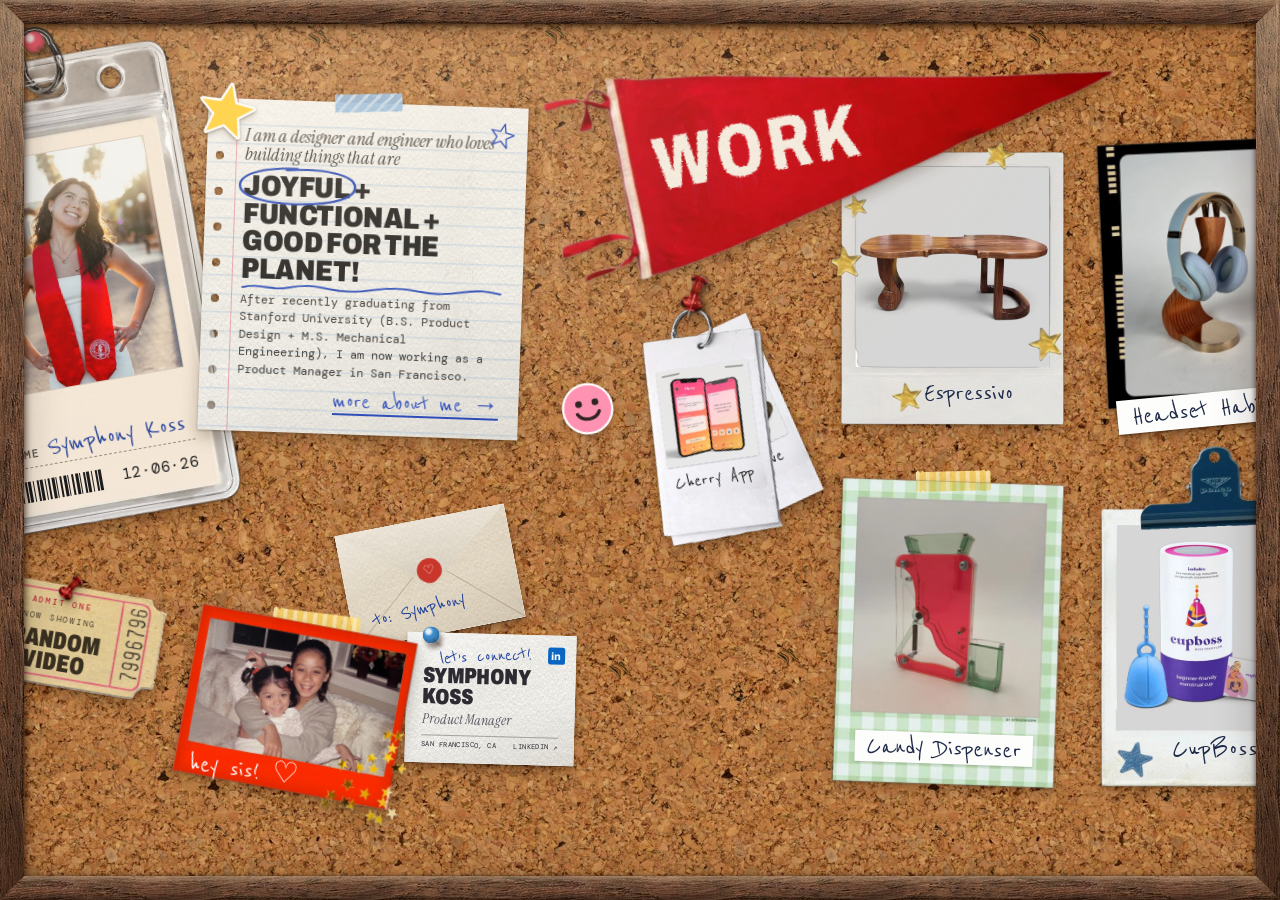
==== index.html @ 1a9c76c6 "Board: Cherry card photo zoomed out to show both phones; ticket says 'Random Video' Co-authored-by: " ====
<!doctype html>
<html lang="en">
<head>
  <meta charset="utf-8">
  <meta name="viewport" content="width=device-width, initial-scale=1">
  <title>Symphony Koss · Designer + Engineer</title>
  <meta name="description" content="Symphony Koss is a designer and engineer who loves building things that are joyful, functional and good for the planet. Take a look at my corkboard of projects.">
  <meta property="og:title" content="Symphony Koss · Designer + Engineer">
  <meta property="og:description" content="Take a peek at my corkboard of products and projects.">
  <meta property="og:image" content="assets/img/me.jpg">
  <link rel="icon" href="assets/favicon.svg" type="image/svg+xml">
  <link rel="preconnect" href="https://fonts.googleapis.com">
  <link rel="preconnect" href="https://fonts.gstatic.com" crossorigin>
  <link rel="stylesheet" href="https://fonts.googleapis.com/css2?family=Archivo:wdth,wght@62..125,400..900&family=Caveat:wght@500;700&family=DM+Mono:wght@400;500&family=Instrument+Serif:ital@0;1&family=Nunito:wght@400;600;800&family=Permanent+Marker&family=Reenie+Beanie&display=swap">
  <link rel="stylesheet" href="css/base.css">
  <link rel="stylesheet" href="css/board.css">
</head>
<body class="board">
  <h1 class="visually-hidden">Symphony Koss, designer and engineer</h1>
  <main class="stage" aria-label="Symphony's corkboard">

    <!-- about me -->
    <a class="item badge me" href="about/" style="--x: -7.5%; --y: -5.5%; --w: 22%; --r: -10deg; --s: 1.295;">
      <img class="badge__sleeve" src="assets/img/badge-sleeve.webp" width="512" height="946" alt="" aria-hidden="true">
      <span class="pin badge__pin" aria-hidden="true"></span>
      <span class="badge__card">
        <span class="badge__photo"><img src="assets/img/me.jpg" alt="Symphony in a white dress and red Stanford graduation stole, smiling under a sandstone arch"></span>
        <span class="badge__field"><b>Name</b><i>Symphony Koss</i></span>
        <span class="badge__foot" aria-hidden="true"><span class="badge__code"></span><span class="badge__date"></span></span>
      </span>
    </a>

    <a class="item notebook bio" href="about/" style="--x: 14.5%; --y: 5%; --w: 26%; --r: 2deg;">
      <span class="tape tape--top tape--blue"></span>
      <span class="notebook__paper">
        <span class="notebook__lead">I am a designer and engineer who loves building things that are</span>
        <span class="notebook__big"><span class="circled">joyful<svg viewBox="0 0 120 50" preserveAspectRatio="none" aria-hidden="true"><path d="M60 4C28 3 4 12 5 26s30 21 60 20 52-9 51-23S86 2 50 6"/></svg></span> + functional + <span class="squiggled">good for the planet!<svg viewBox="0 0 200 12" preserveAspectRatio="none" aria-hidden="true"><path d="M2 7c12-6 22 4 34-1s20-4 32 0 22 3 34-1 22-4 34 0 22 3 34-1 20-2 28 1"/></svg></span></span>
        <span class="notebook__body">After recently graduating from Stanford University (B.S. Product Design + M.S. Mechanical Engineering), I am now working as a Product Manager in San Francisco.</span>
        <span class="notebook__more">more about me →</span>
        <svg class="notebook__star" viewBox="0 0 40 40" aria-hidden="true"><path d="M20 3l4 12 13 1-10 8 4 13-11-8-11 8 4-13-10-8 13-1z"/></svg>
      </span>
    </a>

    <a class="item admit fun" href="projects/pesky-everyday-problems/" style="--x: -5.5%; --y: 67.5%; --w: 16.75%; --r: 9.5deg; --s: 1.048;">
      <span class="admit__main">
        <span class="admit__kicker">Admit one</span>
        <span class="admit__sub">Now showing</span>
        <span class="admit__title">Random<br>Video</span>
      </span>
      <img class="pushpin" src="assets/img/pin-red.webp" width="282" height="337" alt="" aria-hidden="true">
    </a>

    <a class="item letter envelope" href="mailto:symphykoss@gmail.com" style="--x: 26%; --y: 59%; --w: 14%; --r: -11deg; --s: 0.933;">
      <span class="letter__paper">
        <span class="letter__hi">say hi!</span>
        <span class="letter__addr">symphykoss@gmail.com</span>
      </span>
      <span class="letter__pocket">
        <svg class="letter__folds" viewBox="0 0 150 100" preserveAspectRatio="none" aria-hidden="true"><path d="M0 100L60 48M150 100L90 48"/></svg>
        <span class="letter__to">to: Symphony</span>
      </span>
      <span class="letter__flap" aria-hidden="true"><span class="letter__seal">♡</span></span>
    </a>

    <a class="item bizcard card" href="https://www.linkedin.com/in/symphony-koss-1a7867205/" target="_blank" rel="noopener" style="--x: 31%; --y: 74%; --w: 13.75%; --r: 1.5deg; --s: 1.019;">
      <span class="pin pin--top pin--blue"></span>
      <span class="bizcard__in" aria-hidden="true">in</span>
      <span class="bizcard__note" aria-hidden="true">let’s connect!</span>
      <span class="bizcard__name">Symphony Koss</span>
      <span class="bizcard__role">Product Manager</span>
      <span class="bizcard__meta"><span>San Francisco, CA</span><span>LinkedIn ↗</span></span>
    </a>

    <figure class="item sis" style="--x: 13%; --y: 72.5%; --w: 18.75%; --r: 10.5deg; --s: 1.294;">
      <span class="tape tape--top tape--yellow"></span>
      <img src="assets/img/sis.webp" width="1090" height="880" alt="Symphony as a little girl getting a big hug from her older sister on a cream sofa, in a red photo frame with gold stars">
      <figcaption class="sis__note">hey sis! ♡</figcaption>
    </figure>

    <span class="item sticker sticker--star" aria-hidden="true" style="--x: 14%; --y: 2%; --w: 5%; --r: 12deg;"><svg viewBox="0 0 40 40"><path d="M20 3l4.6 11.6 12.4.8-9.6 7.9 3.1 12.1L20 28.7 9.5 35.4l3.1-12.1L3 15.4l12.4-.8z"/></svg></span>
    <span class="item sticker sticker--smile" aria-hidden="true" style="--x: 43.5%; --y: 41%; --w: 4.5%; --r: -10deg;"><svg viewBox="0 0 40 40"><circle cx="20" cy="20" r="17"/><circle class="f" cx="14" cy="16" r="2.4"/><circle class="f" cx="26" cy="16" r="2.4"/><path class="m" d="M12 23c3 6 13 6 16 0"/></svg></span>

    <!-- projects -->
    <h2 class="item pennant projects-title" aria-label="Work" style="--x: 42%; --y: -4.5%; --w: 47%; --r: -13deg; --s: 2.137; --z: 15;">
      <img class="pennant__img" src="assets/img/pennant.webp" width="668" height="235" alt="" aria-hidden="true">
      <span class="pennant__text" aria-hidden="true">WORK</span>
      <svg width="0" height="0" style="position:absolute" aria-hidden="true">
        <filter id="felt" x="-5%" y="-10%" width="110%" height="120%">
          <feTurbulence type="fractalNoise" baseFrequency=".8" numOctaves="3" seed="4" result="fuzz"/>
          <feDisplacementMap in="SourceGraphic" in2="fuzz" scale="3.5" xChannelSelector="R" yChannelSelector="G" result="rough"/>
          <feGaussianBlur in="rough" stdDeviation=".35" result="soft"/>
          <feTurbulence type="fractalNoise" baseFrequency="1.6" numOctaves="2" seed="9" result="grain"/>
          <feColorMatrix in="grain" type="matrix" values=".33 .33 .33 0 .55  .33 .33 .33 0 .55  .33 .33 .33 0 .55  0 0 0 0 1" result="tone"/>
          <feComposite in="soft" in2="tone" operator="arithmetic" k1="1" result="felted"/>
          <feComposite in="felted" in2="soft" operator="in"/>
        </filter>
      </svg>
    </h2>

    <a class="item framed framed--film product" href="projects/headset-habitat/" style="--x: 87.5%; --y: 4%; --w: 17.25%; --r: -2.5deg; --s: 1.121;">
      <img src="assets/img/frame-headset-habitat.webp" width="506" height="736" alt="Headset Habitat: headphones resting on a bronze and cherry-wood stand">
      <span class="caption">Headset Habitat</span>
    </a>

    <a class="item framed framed--plaid product" href="projects/candy-dispenser/" style="--x: 66%; --y: 54%; --w: 18%; --r: 2deg; --s: 1.108;">
      <span class="tape tape--top tape--yellow"></span>
      <img src="assets/img/frame-candy-dispenser.webp" width="590" height="810" alt="Candy Dispenser: a pink and green translucent acrylic candy dispenser">
      <span class="caption">Candy Dispenser</span>
    </a>

    <a class="item framed framed--clip product" href="projects/cupboss/" style="--x: 87.5%; --y: 49.5%; --w: 18.5%; --r: 0deg; --s: 1.173;">
      <img src="assets/img/frame-cupboss.webp" width="524" height="784" alt="CupBoss: a blue menstrual cup next to its purple and white CupBoss packaging">
      <span class="caption">CupBoss</span>
    </a>

    <a class="item framed framed--star product" href="projects/espressivo/" style="--x: 65.5%; --y: 10%; --w: 19%; --r: 0deg; --s: 1.139; --z: 0;">
      <img src="assets/img/frame-espressivo.webp" width="627" height="758" alt="Espressivo: a sculpted wooden table with scrolled legs">
      <span class="caption">Espressivo</span>
    </a>

    <!-- more projects: a swatch book; Cherry on the front card, Spatulove fans out from behind -->
    <div class="item swatch" style="--x: 49.5%; --y: 31.5%; --w: 12.25%; --r: -16.5deg; --s: 0.845;">
      <a class="swatch__card swatch__card--1" href="projects/spatulove/"><img src="assets/img/clip-spatulove.webp" width="540" height="520" alt="Spatulove: an ergonomic spatula with a titanium and rubber handle"><span class="swatch__label">Spatulove</span></a>
      <img class="swatch__book" src="assets/img/swatch-book.webp" width="456" height="712" alt="" aria-hidden="true">
      <a class="swatch__card swatch__front" href="projects/cherry/"><img src="assets/img/clip-cherry.webp" width="540" height="520" alt="Cherry app shown on two phones"><span class="swatch__label">Cherry App</span></a>
      <img class="pushpin pushpin--ring" src="assets/img/pin-red.webp" width="282" height="337" alt="" aria-hidden="true">
    </div>
  </main>

  <div class="board-light" aria-hidden="true"></div>
  <div class="frame" aria-hidden="true"><i class="frame__t"></i><i class="frame__r"></i><i class="frame__b"></i><i class="frame__l"></i></div>

  <script src="js/board.js" defer></script>
</body>
</html>
---- css/base.css ----
/* Shared styles: fonts, colors, and the little "stationery" pieces
   (pushpins, washi tape, polaroids, sticky notes) used on every page. */

:root {
  --ink: #2d2a32;
  --ink-soft: #5b5561;
  --paper: #fffdf6;
  --sticky-yellow: #ffe98a;
  --sticky-pink: #ffc1d4;
  --sticky-blue: #bfe3f2;
  --cherry: #e0475b;
  --shadow: 0 1px 1px rgba(40, 22, 8, .35), 0 3px 5px rgba(40, 22, 8, .22), 1px 10px 16px -4px rgba(40, 22, 8, .35);
  --shadow-lifted: 0 4px 6px rgba(40, 22, 8, .3), 0 22px 38px rgba(40, 22, 8, .38);
  --hand: "Caveat", "Segoe Print", "Bradley Hand", cursive;
  --marker: "Permanent Marker", "Marker Felt", cursive;
  --type: "Special Elite", "Courier New", monospace;
  --body: "Nunito", system-ui, -apple-system, "Segoe UI", sans-serif;
  /* corkboard type: heavy grotesk + editorial serif + mono + ballpoint */
  --grotesk: "Archivo", "Helvetica Neue", Arial, sans-serif;
  --serif: "Instrument Serif", Georgia, serif;
  --mono: "DM Mono", ui-monospace, Menlo, monospace;
  --pen: "Reenie Beanie", "Bradley Hand", cursive;
}

*,
*::before,
*::after { box-sizing: border-box; }

html { -webkit-text-size-adjust: 100%; }

body {
  margin: 0;
  color: var(--ink);
  font-family: var(--body);
  line-height: 1.6;
}

img, video { display: block; max-width: 100%; }

a { color: inherit; }

:focus-visible {
  outline: 3px dashed var(--cherry);
  outline-offset: 6px;
}

.visually-hidden {
  position: absolute !important;
  width: 1px; height: 1px;
  overflow: hidden;
  clip: rect(0 0 0 0);
  white-space: nowrap;
}

.cork {
  background:
    radial-gradient(ellipse at 30% 10%, rgba(255, 236, 205, .18), transparent 60%),
    radial-gradient(ellipse at 80% 95%, rgba(60, 32, 10, .25), transparent 55%),
    #b98a55 url("../assets/textures/cork.jpg") 0 0 / 720px 720px repeat;
  background-attachment: fixed;
}

/* ---------- pushpin ---------- */
.pin {
  --pin: #e0475b;
  position: absolute;
  z-index: 3;
  width: 1.35em;
  height: 1.35em;
  border-radius: 50%;
  background:
    radial-gradient(circle at 34% 30%, rgba(255, 255, 255, .85) 0 12%, transparent 30%),
    radial-gradient(circle at 50% 50%, var(--pin) 0 58%, color-mix(in srgb, var(--pin) 70%, black) 100%);
  box-shadow:
    inset -2px -3px 4px rgba(0, 0, 0, .25),
    3px 5px 4px rgba(40, 20, 5, .45);
  pointer-events: none;
}
.pin::after {
  /* the metal needle's shadow on the board */
  content: "";
  position: absolute;
  left: 60%; top: 70%;
  width: .9em; height: .16em;
  background: rgba(40, 20, 5, .35);
  border-radius: 2px;
  transform: rotate(35deg);
  transform-origin: left center;
  filter: blur(1px);
  z-index: -1;
}
.pin--top { top: -.45em; left: 50%; margin-left: -.675em; }
.pin--blue { --pin: #3e8ed0; }
.pin--yellow { --pin: #f4c02f; }
.pin--green { --pin: #4fae6a; }
.pin--purple { --pin: #8b64d6; }

/* ---------- washi tape ---------- */
.tape {
  --tape: rgba(255, 176, 196, .82);
  --tape-pattern: repeating-linear-gradient(45deg, rgba(255, 255, 255, .35) 0 6px, transparent 6px 12px);
  position: absolute;
  z-index: 3;
  width: 5.5em;
  height: 1.6em;
  background: var(--tape-pattern), var(--tape);
  box-shadow: 0 1px 2px rgba(0, 0, 0, .18);
  /* ragged, torn ends */
  clip-path: polygon(
    0 8%, 3% 0, 6% 10%, 9% 2%, 12% 6%, 88% 4%, 91% 0, 94% 9%, 97% 2%, 100% 10%,
    100% 90%, 97% 100%, 94% 92%, 91% 100%, 88% 95%, 12% 97%, 9% 91%, 6% 100%, 3% 93%, 0 100%);
  pointer-events: none;
  mix-blend-mode: multiply;
}
.tape--top { top: -.8em; left: 50%; transform: translateX(-50%) rotate(-3deg); }
.tape--tl { top: -.35em; left: -1.6em; transform: rotate(-38deg); width: 4.6em; }
.tape--br { bottom: -.35em; right: -1.6em; transform: rotate(-38deg); width: 4.6em; }
.tape--mint {
  --tape: rgba(158, 222, 196, .85);
  --tape-pattern: radial-gradient(circle, rgba(255, 255, 255, .6) 0 2px, transparent 2.5px) 0 0 / 10px 10px;
}
.tape--yellow {
  --tape: rgba(255, 219, 110, .85);
  --tape-pattern: repeating-linear-gradient(90deg, rgba(255, 255, 255, .4) 0 4px, transparent 4px 10px);
}
.tape--blue {
  --tape: rgba(150, 196, 240, .85);
  --tape-pattern: repeating-linear-gradient(-45deg, rgba(255, 255, 255, .45) 0 3px, transparent 3px 9px);
}
.tape--plaid {
  --tape: rgba(235, 150, 150, .8);
  --tape-pattern:
    repeating-linear-gradient(90deg, rgba(255, 255, 255, .35) 0 3px, transparent 3px 12px),
    repeating-linear-gradient(0deg, rgba(160, 40, 60, .25) 0 3px, transparent 3px 12px);
}

/* ---------- polaroid ---------- */
.polaroid {
  background: #fdfdfb;
  padding: .9em .9em 0;
  box-shadow: var(--shadow);
}
.polaroid img {
  width: 100%;
  aspect-ratio: 1 / 1.05;
  object-fit: cover;
  filter: saturate(1.05) contrast(1.02);
}
.polaroid figcaption,
.polaroid .caption {
  font-family: var(--hand);
  font-size: 1.5em;
  line-height: 1.1;
  text-align: center;
  padding: .45em .2em .55em;
  color: var(--ink);
}

/* ---------- glossy photo print ---------- */
.print {
  background: #fff;
  padding: .7em;
  box-shadow: var(--shadow);
}
.print img { width: 100%; object-fit: cover; }
.print::after {
  content: "";
  position: absolute;
  inset: .7em;
  background: linear-gradient(125deg, rgba(255, 255, 255, .35) 0%, transparent 35%, transparent 70%, rgba(255, 255, 255, .12) 100%);
  pointer-events: none;
}

/* ---------- sticky note ---------- */
.sticky {
  --note: var(--sticky-yellow);
  background:
    linear-gradient(180deg, rgba(0, 0, 0, .06), transparent 12%),
    linear-gradient(135deg, transparent 75%, rgba(0, 0, 0, .05)),
    var(--note);
  font-family: var(--hand);
  color: #2e2a24;
  padding: 1.2em 1.1em 1.1em;
  box-shadow: 0 2px 3px rgba(40, 22, 8, .25), 0 14px 18px -8px rgba(40, 22, 8, .45);
}
.sticky--pink { --note: var(--sticky-pink); }
.sticky--blue { --note: var(--sticky-blue); }

/* soft cross-fade between pages (browsers that support it) */
@view-transition { navigation: auto; }
::view-transition-old(root),
::view-transition-new(root) { animation-duration: .45s; animation-timing-function: ease; }
@media (prefers-reduced-motion: reduce) {
  @view-transition { navigation: none; }
}

@media (prefers-reduced-motion: reduce) {
  *, *::before, *::after {
    animation-duration: .01ms !important;
    animation-iteration-count: 1 !important;
    transition-duration: .01ms !important;
  }
}

/* ---------- ballpoint marks: a circled word, a squiggle underline ---------- */
.circled, .squiggled { position: relative; display: inline-block; }
.circled svg, .squiggled svg {
  position: absolute;
  overflow: visible;
  fill: none;
  stroke: #2446b8;
  stroke-linecap: round;
  stroke-linejoin: round;
  pointer-events: none;
}
.circled svg { inset: -.28em -.3em -.22em -.32em; width: calc(100% + .62em); height: calc(100% + .5em); stroke-width: 2.4; }
.squiggled svg { left: 0; right: 0; bottom: -.28em; width: 100%; height: .3em; stroke-width: 2.6; }
---- css/board.css ----
/* The corkboard landing page. */

html, body { height: 100%; }

.board {
  --frame-w: clamp(14px, 1.9vw, 28px);
  overflow: hidden;
  display: grid;
  place-items: center;
  background: #b98a55 url("../assets/textures/cork.jpg") center / 720px 720px repeat;
}

.stage {
  position: relative;
  width: min(100vw - var(--frame-w) * 2, (100vh - var(--frame-w) * 2) * 1.6);
  width: min(100vw - var(--frame-w) * 2, (100dvh - var(--frame-w) * 2) * 1.6);
  aspect-ratio: 16 / 10;
  container-type: inline-size;
}

/* warm room light + the cork sitting recessed under the frame */
.board-light {
  position: fixed;
  inset: var(--frame-w);
  z-index: 40;
  pointer-events: none;
  background:
    radial-gradient(120% 90% at 22% 8%, rgba(255, 236, 205, .22), transparent 55%),
    radial-gradient(140% 120% at 50% 45%, transparent 55%, rgba(45, 24, 8, .38) 100%);
  box-shadow:
    inset 0 5px 7px -2px rgba(30, 14, 3, .65),
    inset 5px 0 7px -3px rgba(30, 14, 3, .45),
    inset -3px 0 6px -3px rgba(30, 14, 3, .4),
    inset 0 -2px 5px -2px rgba(30, 14, 3, .35),
    inset 0 0 40px rgba(30, 14, 3, .25);
}

/* wooden frame with mitred corners */
.frame { position: fixed; inset: 0; z-index: 41; pointer-events: none; }
.frame i {
  position: absolute;
  --bevel: linear-gradient(180deg, rgba(255, 230, 190, .35), rgba(255, 230, 190, .05) 30%, rgba(0, 0, 0, .05) 70%, rgba(20, 8, 0, .45));
}
.frame__t, .frame__b {
  left: 0; right: 0;
  height: var(--frame-w);
  background: var(--bevel), url("../assets/textures/wood-h.jpg") 0 0 / 512px auto;
}
.frame__t { top: 0; clip-path: polygon(0 0, 100% 0, calc(100% - var(--frame-w)) 100%, var(--frame-w) 100%); }
.frame__b {
  bottom: 0;
  clip-path: polygon(var(--frame-w) 0, calc(100% - var(--frame-w)) 0, 100% 100%, 0 100%);
  --bevel: linear-gradient(0deg, rgba(20, 8, 0, .5), rgba(0, 0, 0, .08) 35%, rgba(255, 230, 190, .1) 75%, rgba(255, 230, 190, .3));
}
.frame__l, .frame__r {
  top: 0; bottom: 0;
  width: var(--frame-w);
  background: var(--bevel), url("../assets/textures/wood-v.jpg") 0 0 / auto 512px;
}
.frame__l {
  left: 0;
  clip-path: polygon(0 0, 100% var(--frame-w), 100% calc(100% - var(--frame-w)), 0 100%);
  --bevel: linear-gradient(90deg, rgba(255, 230, 190, .3), rgba(255, 230, 190, .05) 30%, rgba(0, 0, 0, .06) 70%, rgba(20, 8, 0, .45));
}
.frame__r {
  right: 0;
  clip-path: polygon(0 var(--frame-w), 100% 0, 100% 100%, 0 calc(100% - var(--frame-w)));
  --bevel: linear-gradient(270deg, rgba(20, 8, 0, .5), rgba(0, 0, 0, .08) 35%, rgba(255, 230, 190, .08) 75%, rgba(255, 230, 190, .28));
}

/* ---------- every pinned thing ---------- */
.item {
  --x: 0%;
  --y: 0%;
  --w: auto;
  --r: 0deg;
  position: absolute;
  z-index: var(--z, auto);
  left: var(--x);
  top: var(--y);
  width: var(--w);
  margin: 0;
  font-size: calc(1cqw * var(--s, 1));
  text-decoration: none;
  color: var(--ink);
  transform: rotate(var(--r));
  transition:
    transform .35s cubic-bezier(.34, 1.56, .64, 1),
    box-shadow .35s ease,
    filter .35s ease;
  -webkit-tap-highlight-color: transparent;
}

a.item { cursor: pointer; }

a.item:hover,
a.item:focus-visible {
  z-index: 20;
  transform: rotate(calc(var(--r) * .35)) translateY(-1.5%) scale(1.07);
}
a.item:hover:not(.cutout):not(.badge):not(.notebook):not(.admit):not(.framed):not(.swatch),
a.item:focus-visible:not(.cutout):not(.framed):not(.swatch) { box-shadow: var(--shadow-lifted); }

.item.is-pressed {
  animation: wiggle .32s ease-in-out;
}
@keyframes wiggle {
  0%   { transform: rotate(calc(var(--r) * .35)) scale(1.07); }
  30%  { transform: rotate(calc(var(--r) * .35 - 3deg)) scale(.97); }
  60%  { transform: rotate(calc(var(--r) * .35 + 2deg)) scale(1.1); }
  100% { transform: rotate(0deg) scale(1.12); }
}

/* ---------- ID badge in a clear sleeve ---------- */
.badge { filter: drop-shadow(0 1px 1px rgba(40, 22, 8, .3)) drop-shadow(0 8px 9px rgba(40, 22, 8, .3)); }
a.item.badge:hover { box-shadow: none; filter: drop-shadow(0 3px 3px rgba(40, 22, 8, .3)) drop-shadow(0 20px 20px rgba(40, 22, 8, .35)); }
.badge { aspect-ratio: 512 / 946; }
.badge__sleeve { position: absolute; inset: 0; width: 100%; height: 100%; }
.badge__pin { top: .35em; left: 52.6%; margin-left: -.675em; z-index: 3; }
.badge__card {
  position: absolute;
  inset: 22.6% 8.8% 3.9% 11.5%;
  display: flex;
  flex-direction: column;
  padding: .75em .9em .7em;
  color: #1b1b1b;
}
.badge__photo {
  display: block;
  overflow: hidden;
  width: 100%;
  align-self: center;
  aspect-ratio: 4 / 5;
  margin: .2em 0 0;
  box-shadow: 0 0 0 1px rgba(0, 0, 0, .12);
}
/* same crop as the original polaroid: zoomed a little, bottom edge anchored */
.badge__photo img { width: 100%; height: 100%; object-fit: cover; object-position: 50% 30%; transform: scale(1.35); transform-origin: 50% 100%; }
.badge__field {
  display: flex;
  align-items: baseline;
  gap: .5em;
  border-bottom: 1px dashed rgba(0, 0, 0, .4);
  margin-top: auto;
  padding: .1em 0 .05em;
}
.badge__field b {
  flex: none;
  font-family: var(--mono);
  font-weight: 500;
  font-size: .68em;
  letter-spacing: .08em;
  text-transform: uppercase;
  color: #4a4540;
}
.badge__field i {
  font-family: var(--pen);
  font-style: normal;
  font-size: 1.9em;
  line-height: 1.05;
  color: #1f3f9a;
  white-space: nowrap;
}
.badge__foot { display: flex; gap: .5em; justify-content: space-between; align-items: flex-end; margin-top: .6em; }
.badge__code {
  height: 1.3em;
  width: 48%;
  background: repeating-linear-gradient(90deg, #1b1b1b 0 .12em, transparent .12em .22em, #1b1b1b .22em .42em, transparent .42em .5em, #1b1b1b .5em .56em, transparent .56em .74em);
}
.badge__date { font-family: var(--mono); font-size: .95em; letter-spacing: .05em; }

/* ---------- notebook paper bio ---------- */
.notebook { filter: drop-shadow(0 1px 1px rgba(40, 22, 8, .3)) drop-shadow(0 7px 8px rgba(40, 22, 8, .3)); }
a.item.notebook:hover { box-shadow: none; filter: drop-shadow(0 3px 3px rgba(40, 22, 8, .3)) drop-shadow(0 20px 20px rgba(40, 22, 8, .35)); }
.notebook .tape--top { z-index: 4; }
.notebook__paper {
  position: relative;
  display: flex;
  flex-direction: column;
  gap: .7em;
  padding: 2.2em 1.6em 1.5em 3.1em;
  color: #1c1c1c;
  background:
    linear-gradient(90deg, transparent 2.35em, rgba(224, 71, 91, .45) 2.35em calc(2.35em + 1px), transparent calc(2.35em + 1px)),
    repeating-linear-gradient(transparent 0 1.45em, rgba(96, 150, 205, .32) 1.45em calc(1.45em + 1px)) 0 .6em,
    var(--light), var(--grain), #fdfcf7;
  background-blend-mode: normal, normal, normal, multiply, normal;
  /* ring-binder holes down the left edge */
  -webkit-mask: radial-gradient(circle at 1.05em 50%, transparent .33em, #000 .36em) 0 .3em / 100% 2.9em;
  mask: radial-gradient(circle at 1.05em 50%, transparent .33em, #000 .36em) 0 .3em / 100% 2.9em;
}
.notebook__lead {
  font-family: var(--serif);
  font-style: italic;
  font-size: 1.45em;
  line-height: 1.05;
  color: #3b3632;
}
.notebook__big {
  font-family: var(--grotesk);
  font-weight: 900;
  font-stretch: 85%;
  font-size: 2.35em;
  line-height: .95;
  letter-spacing: -.015em;
  text-transform: uppercase;
}
.notebook__body {
  font-family: var(--mono);
  font-size: .95em;
  line-height: 1.5;
  color: #3a3531;
}
.notebook__more {
  align-self: flex-end;
  font-family: var(--pen);
  font-size: 2.1em;
  line-height: .9;
  color: #2446b8;
  border-bottom: 2px solid currentColor;
}
.notebook__star {
  position: absolute;
  right: 1em;
  top: 1.1em;
  width: 2.2em;
  fill: none;
  stroke: #2446b8;
  stroke-width: 2;
  stroke-linejoin: round;
  transform: rotate(14deg);
}

/* ---------- vintage movie ticket: random projects ---------- */
.admit {
  display: block;
  aspect-ratio: 1200 / 597;
  background: url("../assets/img/ticket.webp") center / 100% 100% no-repeat;
  color: #2b2622;
  filter: drop-shadow(0 1px 1px rgba(40, 22, 8, .35)) drop-shadow(0 7px 7px rgba(40, 22, 8, .3));
}
a.item.admit:hover { box-shadow: none; }
/* the blank panel between the two printed numbers */
.admit__main {
  position: absolute;
  inset: 10% 22% 10% 20%;
  display: flex;
  flex-direction: column;
  align-items: center;
  justify-content: center;
  text-align: center;
  mix-blend-mode: multiply;
}
.admit__kicker, .admit__sub {
  font-family: var(--mono);
  font-size: .62em;
  letter-spacing: .22em;
  text-transform: uppercase;
  white-space: nowrap;
}
.admit__kicker { color: #d6336c; font-weight: 500; }
.admit__sub { margin-top: .5em; opacity: .8; }
.admit__title {
  margin-top: .15em;
  font-family: var(--grotesk);
  font-weight: 900;
  font-stretch: 70%;
  font-size: 1.9em;
  line-height: .9;
  text-transform: uppercase;
  opacity: .9;
}

/* ---------- sealed envelope (email): opens on hover ---------- */
.letter {
  --env: #efe4cf;
  --open: .35s;
  display: block;
  aspect-ratio: 1.5 / 1;
  background: linear-gradient(rgba(0, 0, 0, .12), rgba(0, 0, 0, .04)), var(--grain), var(--env);
  background-blend-mode: normal, multiply, normal;
  /* box-shadow, not a filter: Safari clips a filtered element's 3D children */
  box-shadow: var(--shadow);
}
.letter__paper {
  position: absolute;
  z-index: 1;
  top: 6%;
  left: 7%;
  right: 7%;
  height: 88%;
  display: flex;
  flex-direction: column;
  padding: .8em 1em;
  background:
    repeating-linear-gradient(transparent 0 1.3em, rgba(96, 150, 205, .28) 1.3em calc(1.3em + 1px)) 0 .5em,
    var(--light), var(--grain), #fdfcf7;
  background-blend-mode: normal, normal, multiply, normal;
  box-shadow: 0 -1px 3px rgba(0, 0, 0, .12);
  /* closing: slide back in first, then the flap folds down */
  transition: transform .3s ease;
}
.letter__hi {
  font-family: var(--serif);
  font-style: italic;
  font-size: 2.3em;
  line-height: 1;
}
.letter__addr {
  font-family: var(--pen);
  font-size: 1.45em;
  line-height: 1.1;
  color: #1f3f9a;
}
.letter__pocket {
  position: absolute;
  z-index: 2;
  inset: 0;
  background: var(--light), var(--grain), var(--env);
  background-blend-mode: normal, multiply, normal;
}
.letter__folds {
  position: absolute;
  inset: 0;
  width: 100%;
  height: 100%;
  fill: none;
  stroke: rgba(90, 60, 30, .25);
}
.letter__folds path { vector-effect: non-scaling-stroke; }
.letter__to {
  position: absolute;
  left: 1em;
  bottom: .7em;
  font-family: var(--pen);
  font-size: 2em;
  line-height: 1;
  color: #1f3f9a;
  transform: rotate(-3deg);
}
.letter__flap {
  position: absolute;
  z-index: 3;
  top: 0;
  left: 0;
  width: 100%;
  height: 58%;
  background: linear-gradient(rgba(255, 255, 255, .25), rgba(0, 0, 0, .06)), var(--grain), #f3e9d6;
  background-blend-mode: normal, multiply, normal;
  clip-path: polygon(0 0, 100% 0, 50% 100%);
  transform-origin: 50% 0;
  transform: perspective(30em) rotateX(0deg);
  transition: transform var(--open) ease .25s, z-index 0s calc(.25s + var(--open) / 2);
}
.letter__seal {
  position: absolute;
  left: 50%;
  bottom: 4%;
  display: grid;
  place-items: center;
  width: 2em;
  height: 2em;
  margin-left: -1em;
  border-radius: 50%;
  background: #c9372c;
  color: #fde7dc;
  font-size: 1.1em;
  transition: opacity 0s calc(.25s + var(--open) / 2);
}
/* opening: flap flips up behind the letter, then the letter slides out */
.letter:hover .letter__flap,
.letter:focus-visible .letter__flap {
  z-index: 0;
  transform: perspective(30em) rotateX(180deg);
  transition: transform var(--open) ease, z-index 0s calc(var(--open) / 2);
}
.letter:hover .letter__seal,
.letter:focus-visible .letter__seal { opacity: 0; transition-delay: calc(var(--open) / 2); }
.letter:hover .letter__paper,
.letter:focus-visible .letter__paper {
  transform: translateY(-58%);
  transition: transform .45s cubic-bezier(.34, 1.3, .64, 1) .25s;
}

/* ---------- business card (LinkedIn) ---------- */
.bizcard {
  display: flex;
  flex-direction: column;
  aspect-ratio: 1.75 / 1;
  padding: 1.3em 1.3em 1em;
  background: var(--light), var(--grain), #fbfaf5;
  background-blend-mode: normal, multiply, normal;
  box-shadow: var(--shadow);
}
.bizcard .pin { left: 1.2em; margin: 0; }
.bizcard__in {
  position: absolute;
  top: 1.1em;
  right: 1.1em;
  display: grid;
  place-items: center;
  width: 1.6em;
  height: 1.6em;
  border-radius: .25em;
  background: #0a66c2;
  color: #fff;
  font-family: var(--grotesk);
  font-weight: 800;
  font-size: .85em;
}
.bizcard__name {
  margin-top: auto;
  font-family: var(--grotesk);
  font-weight: 900;
  font-stretch: 75%;
  font-size: 1.75em;
  line-height: .95;
  text-transform: uppercase;
}
.bizcard__role {
  font-family: var(--serif);
  font-style: italic;
  font-size: 1.1em;
  color: var(--ink-soft);
}
.bizcard__meta {
  display: flex;
  justify-content: space-between;
  margin-top: .7em;
  padding-top: .45em;
  border-top: 1px solid rgba(0, 0, 0, .3);
  font-family: var(--mono);
  font-size: .56em;
  letter-spacing: .06em;
  text-transform: uppercase;
  white-space: nowrap;
}
.bizcard__note {
  align-self: flex-start;
  margin: -.2em 0 0 .8em;
  font-family: var(--pen);
  font-size: 1.7em;
  line-height: 1;
  color: #1f3f9a;
  transform: rotate(-4deg);
}

/* ---------- die-cut stickers ---------- */
.sticker { pointer-events: none; filter: drop-shadow(0 1px 1px rgba(40, 22, 8, .4)) drop-shadow(0 3px 3px rgba(40, 22, 8, .2)); }
.sticker svg { display: block; width: 100%; overflow: visible; }
.sticker path, .sticker circle { stroke: #fff; stroke-width: 3.2; stroke-linejoin: round; paint-order: stroke; }
.sticker--star path { fill: #ffcf33; }
.sticker--smile circle { fill: #ff8fb1; }
.sticker--smile .f { fill: #2b1d1d; stroke: none; }
.sticker--smile .m { fill: none; stroke: #2b1d1d; stroke-width: 2.4; stroke-linecap: round; }

/* ---------- sister photo in a red frame ---------- */
.sis img { display: block; width: 100%; height: auto; filter: drop-shadow(0 1px 1px rgba(40, 22, 8, .35)) drop-shadow(0 6px 8px rgba(40, 22, 8, .3)); }
.sis .tape--top { z-index: 2; }
.sis__note {
  position: absolute;
  left: 7%;
  bottom: 8%;
  font-family: var(--pen);
  font-size: 1.85em;
  white-space: nowrap;
  line-height: 1;
  color: #fff;
  transform: rotate(-3deg);
}

/* ---------- felt pennant: WORK ---------- */
.pennant {
  container-type: inline-size;
  margin: 0;
  aspect-ratio: 668 / 235;
  filter: drop-shadow(0 1px 1px rgba(40, 22, 8, .3)) drop-shadow(0 6px 7px rgba(40, 22, 8, .28));
}
.pennant__img { position: absolute; inset: 0; width: 100%; height: 100%; }
.pennant__text {
  position: absolute;
  left: 19%;
  top: 47%;
  font-family: var(--grotesk);
  font-weight: 800;
  font-stretch: 75%;
  font-size: 13cqw;
  line-height: 1;
  letter-spacing: .05em;
  color: #f4ece0;
  filter: url(#felt);
  transform: translateY(-50%) rotate(3deg);
  transform-origin: 0 50%;
}

/* ---------- products ---------- */
.board .caption { font-family: var(--pen); color: #1f2a4a; }
.product .caption { font-size: 2.15em; line-height: .95; white-space: nowrap; }

.polaroid.product:nth-of-type(odd) img { aspect-ratio: 1 / 1.08; }

/* product photos in decorated frames (stars, film + clip, gingham, blue polaroid + clip) */
.framed img { display: block; width: 100%; height: auto; filter: drop-shadow(0 1px 1px rgba(40, 22, 8, .35)) drop-shadow(0 6px 8px rgba(40, 22, 8, .28)); }
.framed .caption { position: absolute; left: 0; right: 0; text-align: center; }
.framed--star .caption { bottom: 6%; left: 18%; }
.framed--plaid .caption { bottom: 7%; padding: .05em .4em; left: 50%; right: auto; transform: translateX(-50%); background: #fdfdfb; box-shadow: 0 1px 2px rgba(0,0,0,.15); }
.framed--film .caption { bottom: -.7em; left: 50%; right: auto; padding: .1em .5em; background: #fdfdfb; box-shadow: var(--shadow); transform: translateX(-50%) rotate(-3deg); }
.framed--clip .caption { bottom: 6.5%; }
.framed .pin--top, .framed .tape--top { z-index: 2; }

.print { padding: .75em; }
.print img { aspect-ratio: 1 / 1; }
.print__note {
  position: absolute;
  right: -8%;
  bottom: -9%;
  font-family: var(--grotesk);
  font-weight: 900;
  font-stretch: 75%;
  font-size: 1.9em;
  text-transform: uppercase;
  color: #fff;
  background: var(--cherry);
  padding: .05em .55em;
  transform: rotate(-6deg);
  box-shadow: var(--shadow);
}

/* cut-out sticker with a scissors-cut white edge */
.cutout img {
  filter:
    drop-shadow(.22em 0 0 #fff) drop-shadow(-.22em 0 0 #fff)
    drop-shadow(0 .22em 0 #fff) drop-shadow(0 -.22em 0 #fff)
    drop-shadow(.4em .8em .6em rgba(40, 22, 8, .4));
}
.cutout:hover img,
.cutout:focus-visible img {
  filter:
    drop-shadow(.22em 0 0 #fff) drop-shadow(-.22em 0 0 #fff)
    drop-shadow(0 .22em 0 #fff) drop-shadow(0 -.22em 0 #fff)
    drop-shadow(.8em 2em 1.4em rgba(40, 22, 8, .45));
}
.ransom {
  display: flex;
  justify-content: center;
  flex-wrap: wrap;
  gap: .12em;
  margin-top: -.6em;
  transform: rotate(-4deg);
}
.ransom span {
  display: inline-block;
  padding: .02em .22em;
  font-size: 2.1em;
  line-height: 1.1;
  box-shadow: 0 2px 3px rgba(0, 0, 0, .3);
}
.ransom .ransom__sp { width: .35em; padding: 0; box-shadow: none; }
.ransom span:nth-child(1) { font-family: Georgia, serif; background: var(--cherry); color: #fff; transform: rotate(-6deg); }
.ransom span:nth-child(2) { font-family: var(--marker); background: #fff; transform: rotate(4deg); }
.ransom span:nth-child(3) { font-family: Impact, "Arial Black", sans-serif; background: #ffe98a; transform: rotate(-3deg); }
.ransom span:nth-child(4) { font-family: var(--type); background: #111; color: #fff; transform: rotate(5deg); }
.ransom span:nth-child(5) { font-family: Didot, Georgia, serif; font-style: italic; background: #ffc1d4; transform: rotate(-5deg); }
.ransom span:nth-child(6) { font-family: var(--body); font-weight: 800; background: #bfe3f2; transform: rotate(3deg); }
.ransom span:nth-child(8) { font-family: var(--hand); font-weight: 700; background: #fff; transform: rotate(-4deg); }
.ransom span:nth-child(9) { font-family: "Arial Black", Impact, sans-serif; background: #cdecb7; transform: rotate(6deg); }
.ransom span:nth-child(10) { font-family: Georgia, serif; background: var(--cherry); color: #fff; transform: rotate(-2deg); }

/* ---------- red push pin: --tx/--ty mark where the needle tip goes in ---------- */
.pushpin {
  position: absolute;
  z-index: 4;
  left: var(--tx, 50%);
  top: var(--ty, 10%);
  width: var(--pw, 12%);
  height: auto;
  transform: translate(-8.9%, -97.6%);
  filter: drop-shadow(1px 2px 1.5px rgba(40, 22, 8, .45)) drop-shadow(3px 6px 5px rgba(40, 22, 8, .25));
  pointer-events: none;
}
.admit .pushpin { --tx: 47%; --ty: 16%; --pw: 11%; }
.pushpin--ring { --tx: 56.5%; --ty: 3.4%; --pw: 22%; }

/* ---------- swatch book: more projects on a ring of cards ----------
   Every card shares the front card's frame from the photo (a slight
   rotate + skew), pivoting on the ring hole. Cherry is the front card;
   Spatulove peeks out behind it and fans out to the right on hover. The
   card under the pointer lifts while the other one dims. */
.swatch {
  container-type: inline-size;
  aspect-ratio: 456 / 712;
  filter: drop-shadow(0 1px 1px rgba(40, 22, 8, .3)) drop-shadow(0 8px 8px rgba(40, 22, 8, .28));
}
.swatch__book { position: absolute; z-index: 2; inset: 0; width: 100%; height: 100%; pointer-events: none; }
.swatch__card {
  --swing: 0deg;
  --lift: 0deg;
  --grow: 1;
  position: absolute;
  left: 21.2cqw;
  top: 19.09cqw;
  width: 74.11cqw;
  height: 127.68cqw;
  transform-origin: 51.1% 5.72%;
  transform: rotate(calc(var(--swing) + var(--lift))) matrix(.9899, .142, -.1675, .9859, 0, 0) scale(var(--grow));
  transition: transform .5s cubic-bezier(.34, 1.4, .64, 1), filter .25s ease, box-shadow .25s ease;
}
a.swatch__card--1 {
  background: radial-gradient(circle at 51.1% 5.72%, #3a3633 0 3.4cqw, rgba(0, 0, 0, .25) 3.6cqw, transparent 4.5cqw), url("../assets/img/swatch-card.webp") center / 100% 100%;
  box-shadow: 0 0 0 .4cqw rgba(0, 0, 0, .08), 0 2cqw 4cqw rgba(40, 22, 8, .25);
}
.swatch__card img {
  position: absolute;
  left: 9%;
  top: 16%;
  width: 82%;
  height: 50%;
  object-fit: cover;
  box-shadow: 0 .4cqw 1cqw rgba(0, 0, 0, .3);
}
/* two little staples holding each photo on, like the fabric swatches */
.swatch__card::before,
.swatch__card::after {
  content: "";
  position: absolute;
  z-index: 1;
  top: 17.5%;
  width: 12cqw;
  height: 1.2cqw;
  border-radius: .5cqw;
  background: linear-gradient(#f2f2f2, #9a9a9a 60%, #6e6e6e);
  box-shadow: 0 .25cqw .4cqw rgba(0, 0, 0, .35);
}
.swatch__card::before { left: 13%; transform: rotate(-4deg); }
.swatch__card::after { right: 13%; transform: rotate(3deg); }
.swatch__note,
.swatch__label {
  position: absolute;
  left: 0;
  right: 0;
  font-family: var(--pen);
  line-height: 1;
  color: #1b1b1b;
  text-align: center;
  white-space: nowrap;
}
.swatch__note { top: 73%; font-size: 10cqw; transform: rotate(-2deg); }
.swatch__label { top: 69%; font-size: 14cqw; }
/* Cherry sits right on the photo's own front page, so it hangs from the real ring */
.swatch__front { z-index: 3; transition: background-color .25s ease; }

/* at rest: Spatulove peeks out a little to the right */
.swatch__card--1 { --swing: -17deg; }
.swatch:hover,
.swatch:focus-within { z-index: 20; }
.swatch:hover .swatch__card--1,
.swatch:focus-within .swatch__card--1 { --swing: -52deg; }
/* the card under the pointer lifts out over the other one, which dims */
a.swatch__card--1:hover,
a.swatch__card--1:focus-visible { z-index: 4; --lift: -7deg; --grow: 1.06; box-shadow: 0 0 0 .4cqw rgba(0, 0, 0, .08), 0 4cqw 7cqw rgba(40, 22, 8, .4); }
.swatch:has(a.swatch__card:hover) a.swatch__card:not(:hover),
.swatch:has(a.swatch__card:focus-visible) a.swatch__card:not(:focus-visible) { filter: brightness(.78) saturate(.75); }
.swatch:has(a.swatch__card--1:hover) .swatch__front,
.swatch:has(a.swatch__card--1:focus-visible) .swatch__front { background-color: rgba(40, 30, 20, .2); }
a.swatch__card--1.is-pressed { --lift: -9deg; }
@media (hover: none) {
  .swatch .swatch__card--1 { --swing: -52deg; }
}

/* ---------- realistic paper ----------
   Photographed paper grain (ambientCG, CC0) multiplied onto each
   paper colour and a soft light falloff. */
.item {
  --grain: url("../assets/textures/paper-grain.jpg") 0 0 / 22em;
  --light: linear-gradient(160deg, rgba(255, 255, 255, .45), rgba(255, 255, 255, 0) 38%, rgba(0, 0, 0, 0) 62%, rgba(70, 45, 20, .09));
}
.polaroid {
  background: var(--light), var(--grain), #fdfdfb;
  background-blend-mode: normal, multiply, normal;
}
.sticky {
  background:
    linear-gradient(180deg, rgba(0, 0, 0, .06), transparent 12%),
    linear-gradient(135deg, transparent 75%, rgba(0, 0, 0, .06)),
    var(--light), var(--grain), var(--note);
  background-blend-mode: normal, normal, normal, multiply, normal;
}

/* =========================================================
   Phones & portrait tablets: the board becomes a scrollable
   collage, keeping the tilts and attachments.
   ========================================================= */
@media (max-width: 760px), (orientation: portrait) and (max-width: 1100px) {
  html, body { height: auto; }

  .board {
    overflow: auto;
    display: block;
    min-height: 100vh;
    --frame-w: 12px;
    padding: calc(var(--frame-w) + 8vw) calc(var(--frame-w) + 5vw) calc(var(--frame-w) + 12vw);
    background-size: 480px 480px;
  }

  .stage {
    width: 100%;
    aspect-ratio: auto;
    display: grid;
    grid-template-columns: repeat(2, minmax(0, 1fr));
    gap: 11vw 7vw;
    align-items: start;
  }

  .item {
    position: relative;
    left: auto;
    top: auto;
    width: auto;
    min-width: 0;
    font-size: clamp(8px, 2.6vw, 14px);
  }

  .me { order: 1; }
  .bio { order: 2; align-self: center; }
  .bio .notebook__paper { font-size: clamp(9px, 2.6vw, 15px); }
  .bio .notebook__big { font-size: 1.8em; }
  .projects-title { order: 3; grid-column: 1 / -1; justify-self: center; width: 92%; }
  .product:nth-of-type(n) { order: 3; }
  .sis { order: 8; grid-column: 1 / -1; width: 80%; justify-self: center; }
  .swatch { order: 4; grid-column: 1 / -1; width: 80%; justify-self: center; }
  .fun { order: 5; grid-column: 1 / -1; width: 62%; justify-self: center; }
  .envelope { order: 6; grid-column: 1 / -1; width: 62%; justify-self: center; }
  .card { order: 7; grid-column: 1 / -1; width: 62%; justify-self: center; }
  .sticker { display: none; }
}
@media (hover: none) and (max-width: 760px) {
  .swatch { width: 70%; }
}

@media (max-width: 380px) {
  .stage { grid-template-columns: 1fr; gap: 12vw; }
  .item { width: 82%; justify-self: center; }
  .envelope, .card, .sis, .projects-title { width: 88%; }
}
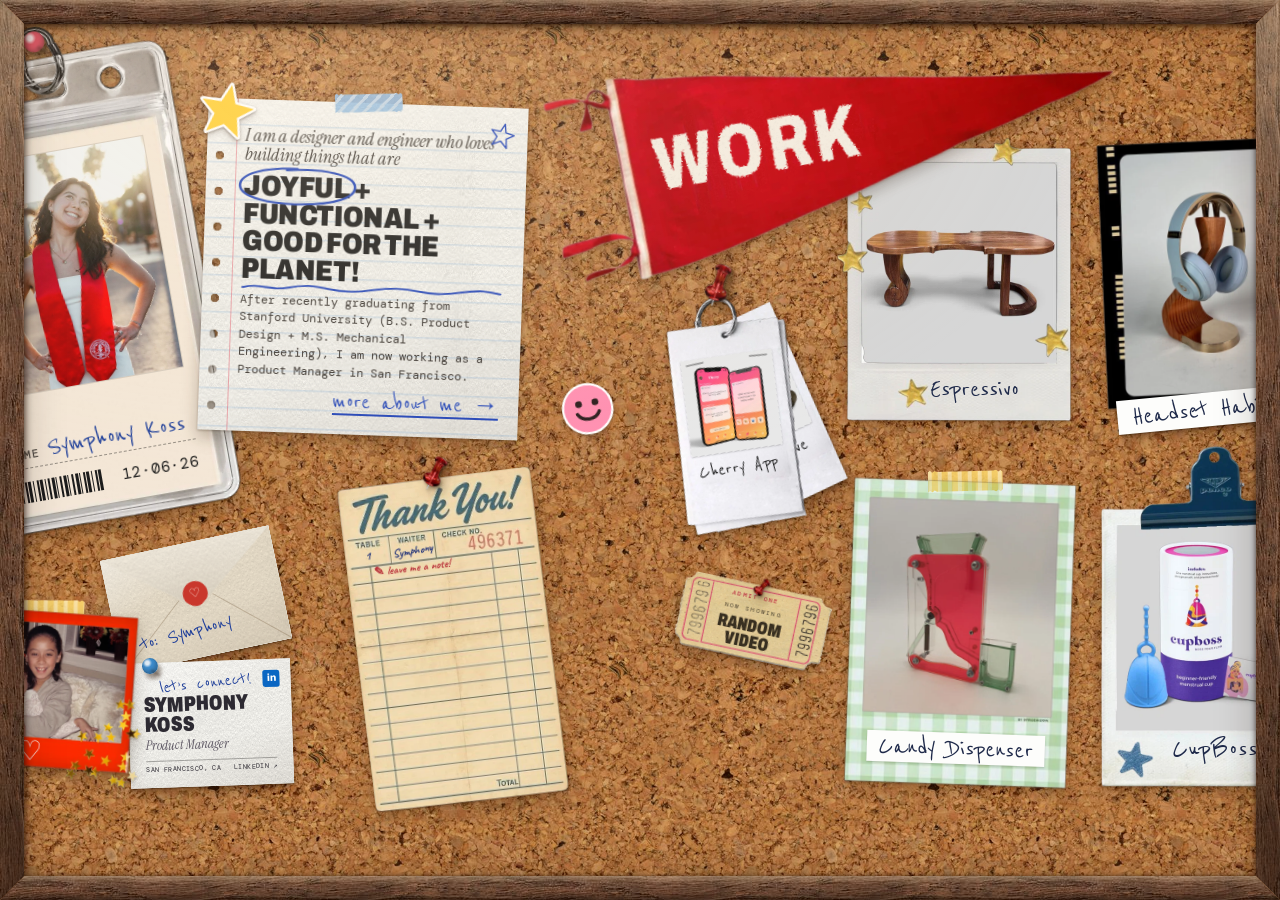
==== commit 02e3f2cb: "Guestbook: connect to Symphony's Google Sheet Co-authored-by: Copilot App <223556219+Copilot@users.n" ====
--- a/index.html
+++ b/index.html
@@ -14,6 +14,7 @@
   <link rel="stylesheet" href="https://fonts.googleapis.com/css2?family=Archivo:wdth,wght@62..125,400..900&family=Caveat:wght@500;700&family=DM+Mono:wght@400;500&family=Instrument+Serif:ital@0;1&family=Nunito:wght@400;600;800&family=Permanent+Marker&family=Reenie+Beanie&display=swap">
   <link rel="stylesheet" href="css/base.css">
   <link rel="stylesheet" href="css/board.css">
+  <link rel="stylesheet" href="css/guestbook.css">
 </head>
 <body class="board">
   <h1 class="visually-hidden">Symphony Koss, designer and engineer</h1>
@@ -41,7 +42,7 @@
       </span>
     </a>
 
-    <a class="item admit fun" href="projects/pesky-everyday-problems/" style="--x: -5.5%; --y: 67.5%; --w: 16.75%; --r: 9.5deg; --s: 1.048;">
+    <a class="item admit fun" href="projects/pesky-everyday-problems/" style="--x: 53%; --y: 67.5%; --w: 12.25%; --r: 12deg; --s: 0.766; --z: 15;">
       <span class="admit__main">
         <span class="admit__kicker">Admit one</span>
         <span class="admit__sub">Now showing</span>
@@ -50,7 +51,7 @@
       <img class="pushpin" src="assets/img/pin-red.webp" width="282" height="337" alt="" aria-hidden="true">
     </a>
 
-    <a class="item letter envelope" href="mailto:symphykoss@gmail.com" style="--x: 26%; --y: 59%; --w: 14%; --r: -11deg; --s: 0.933;">
+    <a class="item letter envelope" href="mailto:symphykoss@gmail.com" style="--x: 7%; --y: 62%; --w: 14%; --r: -12deg; --s: 0.933;">
       <span class="letter__paper">
         <span class="letter__hi">say hi!</span>
         <span class="letter__addr">symphykoss@gmail.com</span>
@@ -62,7 +63,7 @@
       <span class="letter__flap" aria-hidden="true"><span class="letter__seal">♡</span></span>
     </a>
 
-    <a class="item bizcard card" href="https://www.linkedin.com/in/symphony-koss-1a7867205/" target="_blank" rel="noopener" style="--x: 31%; --y: 74%; --w: 13.75%; --r: 1.5deg; --s: 1.019;">
+    <a class="item bizcard card" href="https://www.linkedin.com/in/symphony-koss-1a7867205/" target="_blank" rel="noopener" style="--x: 8.5%; --y: 77.5%; --w: 13.25%; --r: -2deg; --s: 0.982;">
       <span class="pin pin--top pin--blue"></span>
       <span class="bizcard__in" aria-hidden="true">in</span>
       <span class="bizcard__note" aria-hidden="true">let’s connect!</span>
@@ -71,7 +72,7 @@
       <span class="bizcard__meta"><span>San Francisco, CA</span><span>LinkedIn ↗</span></span>
     </a>
 
-    <figure class="item sis" style="--x: 13%; --y: 72.5%; --w: 18.75%; --r: 10.5deg; --s: 1.294;">
+    <figure class="item sis" style="--x: -7.5%; --y: 71%; --w: 17.25%; --r: 4deg; --s: 1.191;">
       <span class="tape tape--top tape--yellow"></span>
       <img src="assets/img/sis.webp" width="1090" height="880" alt="Symphony as a little girl getting a big hug from her older sister on a cream sofa, in a red photo frame with gold stars">
       <figcaption class="sis__note">hey sis! ♡</figcaption>
@@ -102,7 +103,7 @@
       <span class="caption">Headset Habitat</span>
     </a>
 
-    <a class="item framed framed--plaid product" href="projects/candy-dispenser/" style="--x: 66%; --y: 54%; --w: 18%; --r: 2deg; --s: 1.108;">
+    <a class="item framed framed--plaid product" href="projects/candy-dispenser/" style="--x: 67%; --y: 54%; --w: 18%; --r: 2deg; --s: 1.108;">
       <span class="tape tape--top tape--yellow"></span>
       <img src="assets/img/frame-candy-dispenser.webp" width="590" height="810" alt="Candy Dispenser: a pink and green translucent acrylic candy dispenser">
       <span class="caption">Candy Dispenser</span>
@@ -113,23 +114,35 @@
       <span class="caption">CupBoss</span>
     </a>
 
-    <a class="item framed framed--star product" href="projects/espressivo/" style="--x: 65.5%; --y: 10%; --w: 19%; --r: 0deg; --s: 1.139; --z: 0;">
+    <a class="item framed framed--star product" href="projects/espressivo/" style="--x: 66%; --y: 9.5%; --w: 19%; --r: 0deg; --s: 1.139; --z: 0;">
       <img src="assets/img/frame-espressivo.webp" width="627" height="758" alt="Espressivo: a sculpted wooden table with scrolled legs">
       <span class="caption">Espressivo</span>
     </a>
 
     <!-- more projects: a swatch book; Cherry on the front card, Spatulove fans out from behind -->
-    <div class="item swatch" style="--x: 49.5%; --y: 31.5%; --w: 12.25%; --r: -16.5deg; --s: 0.845;">
+    <div class="item swatch" style="--x: 51.5%; --y: 30%; --w: 12.25%; --r: -16.5deg; --s: 0.845;">
       <a class="swatch__card swatch__card--1" href="projects/spatulove/"><img src="assets/img/clip-spatulove.webp" width="540" height="520" alt="Spatulove: an ergonomic spatula with a titanium and rubber handle"><span class="swatch__label">Spatulove</span></a>
       <img class="swatch__book" src="assets/img/swatch-book.webp" width="456" height="712" alt="" aria-hidden="true">
       <a class="swatch__card swatch__front" href="projects/cherry/"><img src="assets/img/clip-cherry.webp" width="540" height="520" alt="Cherry app shown on two phones"><span class="swatch__label">Cherry App</span></a>
       <img class="pushpin pushpin--ring" src="assets/img/pin-red.webp" width="282" height="337" alt="" aria-hidden="true">
     </div>
+    <!-- thank-you notes from visitors (js/guestbook.js) -->
+    <a class="item guestcheck" href="#notes" aria-label="Thank-you notes: read them or leave Symphony a note" style="--x: 27%; --y: 53.5%; --w: 15.75%; --r: -7deg; --s: 1.369;">
+      <span class="gcheck">
+        <img class="gcheck__img" src="assets/img/guest-check.webp" width="383" height="644" alt="">
+        <span class="gcheck__table">1</span>
+        <span class="gcheck__waiter">Symphony</span>
+        <span class="gcheck__notes"><span class="gnote gnote--invite">✎ leave me a note!</span></span>
+        <span class="gcheck__total"></span>
+      </span>
+      <img class="pushpin" src="assets/img/pin-red.webp" width="282" height="337" alt="" aria-hidden="true">
+    </a>
   </main>
 
   <div class="board-light" aria-hidden="true"></div>
   <div class="frame" aria-hidden="true"><i class="frame__t"></i><i class="frame__r"></i><i class="frame__b"></i><i class="frame__l"></i></div>
 
   <script src="js/board.js" defer></script>
+  <script src="js/guestbook.js" defer></script>
 </body>
 </html>
--- a/css/guestbook.css
+++ b/css/guestbook.css
@@ -0,0 +1,243 @@
+/* The "Thank You!" guest check: visitors' notes written on its ruled lines.
+   Measurements are percentages of assets/img/guest-check.webp (383 × 644). */
+
+.gcheck {
+  --row: 4.847cqh;
+  position: relative;
+  display: block;
+  width: 100%;
+  aspect-ratio: 383 / 644;
+  container-type: size;
+  color: #24357a;
+  font-family: "Caveat", cursive;
+  line-height: 1;
+}
+.gcheck__img { position: absolute; inset: 0; width: 100%; height: 100%; }
+
+.gcheck__table,
+.gcheck__waiter,
+.gcheck__total {
+  position: absolute;
+  display: flex;
+  align-items: center;
+  justify-content: center;
+  font-size: 3.6cqh;
+  font-weight: 700;
+  white-space: nowrap;
+}
+.gcheck__table  { left: 0;     width: 23%;   top: 18.6%; height: 5.6%; }
+.gcheck__waiter { left: 23%;   width: 23.5%; top: 18.6%; height: 5.6%; transform: rotate(-3deg); }
+.gcheck__total  { left: 74.9%; width: 13.9%; top: 92.2%; height: 4.9%; color: #b8323a; }
+
+.gcheck__notes {
+  position: absolute;
+  left: 0;
+  right: 0;
+  top: 24.38%;
+  height: calc(var(--row) * 14);
+  overflow: hidden;
+  font-size: 3.55cqh;
+  line-height: var(--row);
+}
+.gnote {
+  position: relative;
+  display: block;
+  padding: 0 26.5% 0 14%;
+  overflow-wrap: anywhere;
+  transform: translateY(-.1em);
+}
+.gnote::before {
+  content: attr(data-n);
+  position: absolute;
+  left: 0;
+  top: 0;
+  width: 12%;
+  text-align: center;
+  color: #6b7280;
+}
+.gnote::after {
+  content: "♥";
+  position: absolute;
+  left: 74.9%;
+  top: 0;
+  width: 13.9%;
+  text-align: center;
+  color: #c43a44;
+}
+.gnote__by { color: #b8323a; white-space: nowrap; }
+.gnote--invite { color: #b8323a; font-weight: 700; }
+.gnote--invite::before, .gnote--invite::after { content: none; }
+.gnote--new { animation: gnote-in .9s ease-out; }
+@keyframes gnote-in {
+  from { clip-path: inset(0 100% 0 0); }
+  to   { clip-path: inset(0 0 0 0); }
+}
+
+/* ---------- on the corkboard ---------- */
+.guestcheck { filter: drop-shadow(0 1px 1px rgba(40, 22, 8, .35)) drop-shadow(0 8px 9px rgba(40, 22, 8, .28)); }
+a.item.guestcheck:hover,
+a.item.guestcheck:focus-visible { box-shadow: none; filter: drop-shadow(0 3px 3px rgba(40, 22, 8, .3)) drop-shadow(0 20px 20px rgba(40, 22, 8, .35)); }
+.guestcheck .pushpin { --tx: 46%; --ty: 3.2%; --pw: 14%; }
+.guestcheck[hidden] { display: none; }
+
+@media (max-width: 760px), (orientation: portrait) and (max-width: 1100px) {
+  .guestcheck { order: 6; grid-column: 1 / -1; width: 56%; justify-self: center; }
+}
+
+/* ---------- the opened check + note slip ---------- */
+.gb {
+  position: fixed;
+  inset: 0;
+  z-index: 200;
+  display: grid;
+  place-items: center;
+  overflow: auto;
+  padding: 3vh 4vw;
+}
+.gb[hidden] { display: none; }
+.gb__backdrop {
+  position: fixed;
+  inset: 0;
+  background: rgba(32, 18, 6, .58);
+  backdrop-filter: blur(3px);
+  animation: gb-fade .3s ease-out;
+}
+.gb__wrap {
+  position: relative;
+  display: flex;
+  align-items: center;
+  gap: clamp(24px, 4vw, 64px);
+  animation: gb-rise .45s cubic-bezier(.2, .9, .3, 1.15);
+}
+.gb.is-closing .gb__backdrop { animation: gb-fade .25s ease-in reverse forwards; }
+.gb.is-closing .gb__wrap { animation: gb-rise .25s ease-in reverse forwards; }
+@keyframes gb-fade { from { opacity: 0; } }
+@keyframes gb-rise { from { opacity: 0; transform: translateY(4vh) scale(.94) rotate(-2deg); } }
+
+.gb__checkcol { display: flex; flex-direction: column; align-items: center; gap: 12px; }
+.gb__checkholder { position: relative; transform: rotate(-1.2deg); }
+.gb .gcheck {
+  width: auto;
+  height: min(76vh, 820px);
+  height: min(76dvh, 820px);
+  filter: drop-shadow(0 2px 2px rgba(0, 0, 0, .3)) drop-shadow(0 18px 26px rgba(0, 0, 0, .4));
+}
+.gb__pin {
+  position: absolute;
+  z-index: 2;
+  left: 50%;
+  top: 3.4%;
+  width: 9%;
+  transform: translate(-8.9%, -97.6%);
+  filter: drop-shadow(1px 2px 1.5px rgba(40, 22, 8, .45)) drop-shadow(3px 6px 5px rgba(40, 22, 8, .25));
+}
+.gb__pager {
+  display: flex;
+  align-items: center;
+  gap: 14px;
+  color: #fff8ec;
+  font: 700 20px/1 "Caveat", cursive;
+}
+.gb__pager[hidden] { display: none; }
+.gb__pager button {
+  padding: 4px 10px;
+  border: 0;
+  border-radius: 8px;
+  background: rgba(255, 248, 236, .14);
+  color: inherit;
+  font: inherit;
+  cursor: pointer;
+}
+.gb__pager button:disabled { opacity: .35; cursor: default; }
+.gb__pager button:not(:disabled):hover { background: rgba(255, 248, 236, .26); }
+
+.gb__slip {
+  position: relative;
+  width: min(330px, 86vw);
+  padding: 34px 26px 24px;
+  background: #fffaf0;
+  box-shadow: 0 2px 3px rgba(0, 0, 0, .25), 0 20px 34px rgba(0, 0, 0, .35);
+  transform: rotate(1.8deg);
+  color: #2d2a32;
+  font-family: "Nunito", system-ui, sans-serif;
+}
+.gb__slip::before {
+  content: "";
+  position: absolute;
+  left: 50%;
+  top: -14px;
+  width: 112px;
+  height: 30px;
+  transform: translateX(-50%) rotate(-3deg);
+  background: rgba(240, 150, 160, .78);
+  box-shadow: 0 1px 2px rgba(0, 0, 0, .12);
+}
+.gb__title { margin: 0 0 4px; font: 700 34px/1 "Caveat", cursive; color: #b8323a; }
+.gb__hint { margin: 0 0 16px; font-size: 14px; color: #5b5561; }
+.gb__slip label { display: block; margin-bottom: 4px; font-size: 12px; font-weight: 800; letter-spacing: .08em; text-transform: uppercase; color: #24357a; }
+.gb__slip textarea,
+.gb__slip input[type="text"] {
+  display: block;
+  width: 100%;
+  border: 0;
+  border-bottom: 1.5px solid #9fb0d0;
+  background: transparent;
+  color: #24357a;
+  font: 600 24px/32px "Caveat", cursive;
+  outline: none;
+}
+.gb__slip textarea {
+  height: 128px;
+  resize: none;
+  border: 0;
+  background: repeating-linear-gradient(transparent 0 31px, #b9c6de 31px 32px);
+}
+.gb__slip textarea:focus { outline: 2px dashed rgba(184, 50, 58, .4); outline-offset: 4px; }
+.gb__slip input[type="text"]:focus { border-bottom-color: #b8323a; }
+.gb__count { margin: 2px 0 14px; text-align: right; font-size: 12px; color: #8a8490; }
+.gb__count.is-full { color: #b8323a; }
+.gb__hp { position: absolute; left: -9999px; width: 1px; height: 1px; opacity: 0; }
+.gb__send {
+  margin-top: 20px;
+  width: 100%;
+  padding: 11px 16px;
+  border: 0;
+  border-radius: 10px;
+  background: #b8323a;
+  color: #fff;
+  font: 700 26px/1 "Caveat", cursive;
+  cursor: pointer;
+  box-shadow: 0 3px 0 #87222a;
+  transition: transform .15s ease, box-shadow .15s ease;
+}
+.gb__send:hover { transform: translateY(-1px); box-shadow: 0 4px 0 #87222a; }
+.gb__send:active { transform: translateY(2px); box-shadow: 0 1px 0 #87222a; }
+.gb__send:disabled { opacity: .6; cursor: progress; }
+.gb__status { min-height: 1.4em; margin: 10px 0 0; font-size: 14px; color: #24357a; }
+.gb__status.is-error { color: #b8323a; }
+
+.gb__close {
+  position: fixed;
+  z-index: 2;
+  top: 18px;
+  right: 22px;
+  width: 44px;
+  height: 44px;
+  border: 0;
+  border-radius: 50%;
+  background: rgba(255, 248, 236, .16);
+  color: #fff8ec;
+  font: 400 30px/44px system-ui, sans-serif;
+  cursor: pointer;
+}
+.gb__close:hover { background: rgba(255, 248, 236, .3); }
+
+@media (max-width: 760px), (orientation: portrait) and (max-width: 1100px) {
+  .gb { place-items: start center; padding: 96px 5vw 40px; }
+  .gb__wrap { flex-direction: column; }
+  .gb .gcheck { height: auto; width: min(86vw, 440px); }
+}
+
+@media (prefers-reduced-motion: reduce) {
+  .gb__backdrop, .gb__wrap, .gnote--new { animation: none !important; }
+}
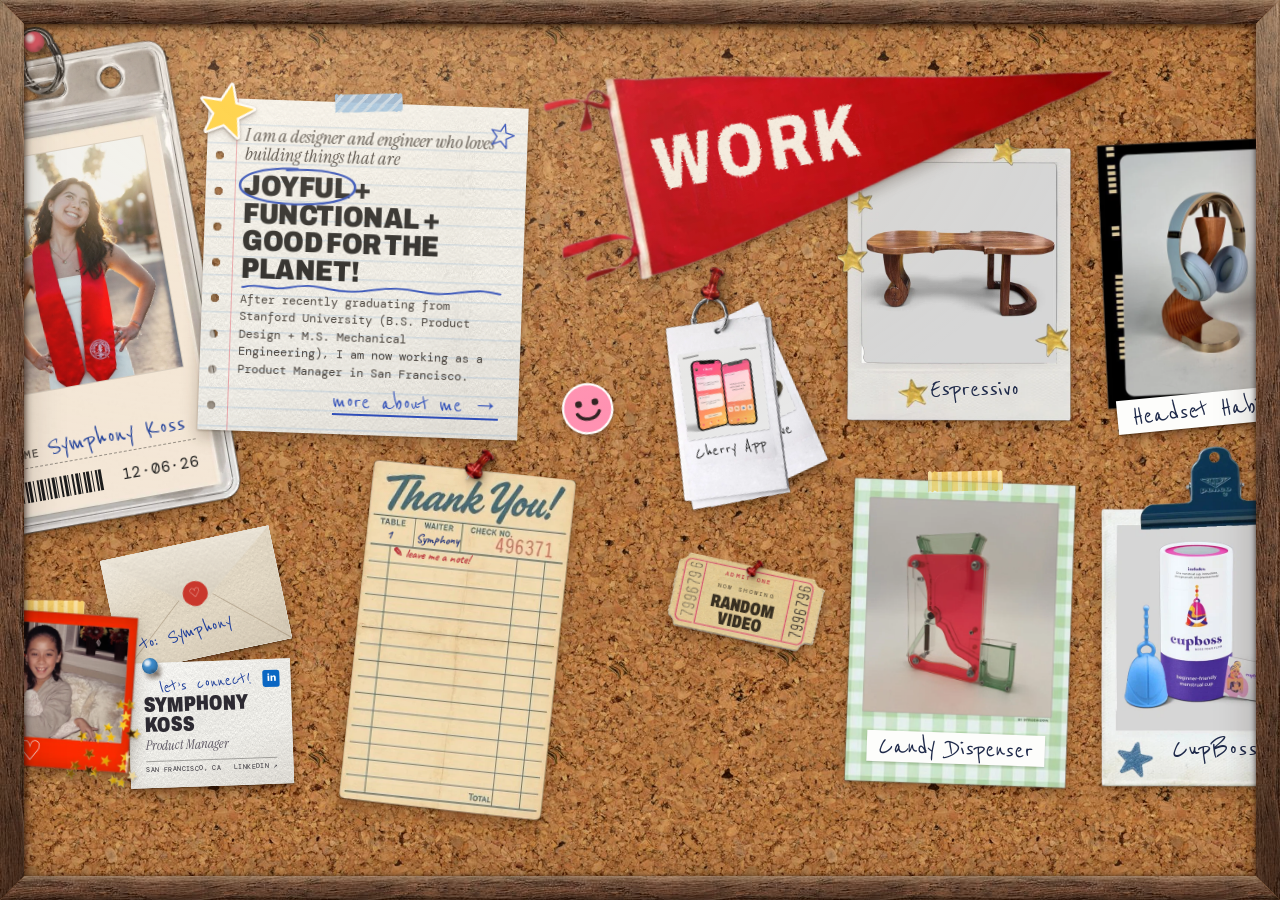
==== commit 853792ef: "Board: Symphony's layout tweaks Co-authored-by: Copilot App <223556219+Copilot@users.noreply.github." ====
--- a/index.html
+++ b/index.html
@@ -42,7 +42,7 @@
       </span>
     </a>
 
-    <a class="item admit fun" href="projects/pesky-everyday-problems/" style="--x: 53%; --y: 67.5%; --w: 12.25%; --r: 12deg; --s: 0.766; --z: 15;">
+    <a class="item admit fun" href="projects/pesky-everyday-problems/" style="--x: 52.5%; --y: 65%; --w: 12.25%; --r: 12deg; --s: 0.766; --z: 15;">
       <span class="admit__main">
         <span class="admit__kicker">Admit one</span>
         <span class="admit__sub">Now showing</span>
@@ -120,14 +120,14 @@
     </a>
 
     <!-- more projects: a swatch book; Cherry on the front card, Spatulove fans out from behind -->
-    <div class="item swatch" style="--x: 51.5%; --y: 30%; --w: 12.25%; --r: -16.5deg; --s: 0.845;">
+    <div class="item swatch" style="--x: 51.5%; --y: 30%; --w: 11%; --r: -16.5deg; --s: 0.759;">
       <a class="swatch__card swatch__card--1" href="projects/spatulove/"><img src="assets/img/clip-spatulove.webp" width="540" height="520" alt="Spatulove: an ergonomic spatula with a titanium and rubber handle"><span class="swatch__label">Spatulove</span></a>
       <img class="swatch__book" src="assets/img/swatch-book.webp" width="456" height="712" alt="" aria-hidden="true">
       <a class="swatch__card swatch__front" href="projects/cherry/"><img src="assets/img/clip-cherry.webp" width="540" height="520" alt="Cherry app shown on two phones"><span class="swatch__label">Cherry App</span></a>
       <img class="pushpin pushpin--ring" src="assets/img/pin-red.webp" width="282" height="337" alt="" aria-hidden="true">
     </div>
     <!-- thank-you notes from visitors (js/guestbook.js) -->
-    <a class="item guestcheck" href="#notes" aria-label="Thank-you notes: read them or leave Symphony a note" style="--x: 27%; --y: 53.5%; --w: 15.75%; --r: -7deg; --s: 1.369;">
+    <a class="item guestcheck" href="#notes" aria-label="Thank-you notes: read them or leave Symphony a note" style="--x: 27%; --y: 52.5%; --w: 16.5%; --r: 6deg; --s: 1.434;">
       <span class="gcheck">
         <img class="gcheck__img" src="assets/img/guest-check.webp" width="383" height="644" alt="">
         <span class="gcheck__table">1</span>
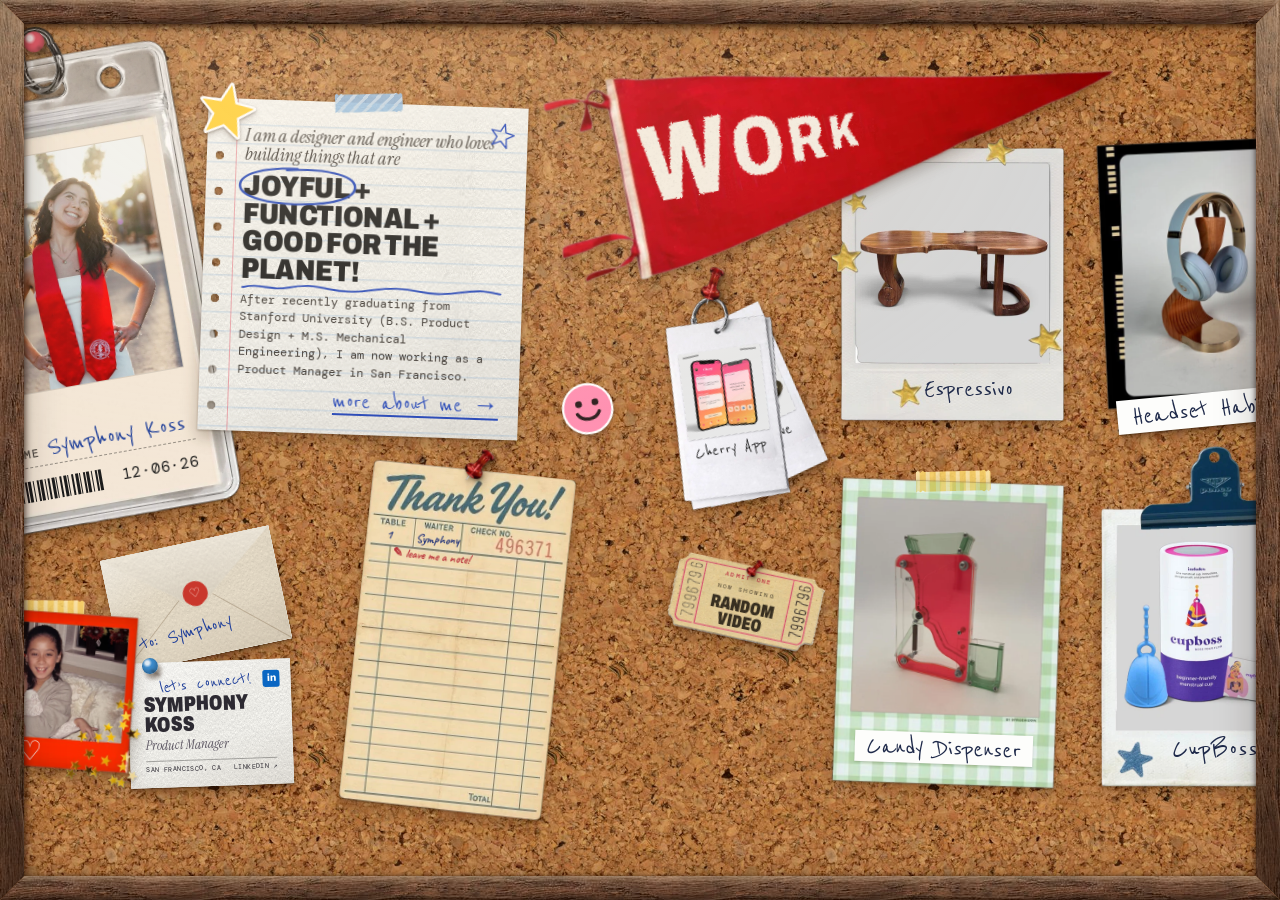
==== commit 8708f0b5: "Board: WORK letters taper big to small along the pennant Co-authored-by: Copilot App <223556219+Copi" ====
--- a/index.html
+++ b/index.html
@@ -84,7 +84,7 @@
     <!-- projects -->
     <h2 class="item pennant projects-title" aria-label="Work" style="--x: 42%; --y: -4.5%; --w: 47%; --r: -13deg; --s: 2.137; --z: 15;">
       <img class="pennant__img" src="assets/img/pennant.webp" width="668" height="235" alt="" aria-hidden="true">
-      <span class="pennant__text" aria-hidden="true">WORK</span>
+      <span class="pennant__text" aria-hidden="true"><i>W</i><i>O</i><i>R</i><i>K</i></span>
       <svg width="0" height="0" style="position:absolute" aria-hidden="true">
         <filter id="felt" x="-5%" y="-10%" width="110%" height="120%">
           <feTurbulence type="fractalNoise" baseFrequency=".8" numOctaves="3" seed="4" result="fuzz"/>
@@ -103,7 +103,7 @@
       <span class="caption">Headset Habitat</span>
     </a>
 
-    <a class="item framed framed--plaid product" href="projects/candy-dispenser/" style="--x: 67%; --y: 54%; --w: 18%; --r: 2deg; --s: 1.108;">
+    <a class="item framed framed--plaid product" href="projects/candy-dispenser/" style="--x: 66%; --y: 54%; --w: 18%; --r: 2deg; --s: 1.108;">
       <span class="tape tape--top tape--yellow"></span>
       <img src="assets/img/frame-candy-dispenser.webp" width="590" height="810" alt="Candy Dispenser: a pink and green translucent acrylic candy dispenser">
       <span class="caption">Candy Dispenser</span>
@@ -114,7 +114,7 @@
       <span class="caption">CupBoss</span>
     </a>
 
-    <a class="item framed framed--star product" href="projects/espressivo/" style="--x: 66%; --y: 9.5%; --w: 19%; --r: 0deg; --s: 1.139; --z: 0;">
+    <a class="item framed framed--star product" href="projects/espressivo/" style="--x: 65.5%; --y: 9.5%; --w: 19%; --r: 0deg; --s: 1.139; --z: 0;">
       <img src="assets/img/frame-espressivo.webp" width="627" height="758" alt="Espressivo: a sculpted wooden table with scrolled legs">
       <span class="caption">Espressivo</span>
     </a>
--- a/css/board.css
+++ b/css/board.css
@@ -479,19 +479,27 @@
 .pennant__img { position: absolute; inset: 0; width: 100%; height: 100%; }
 .pennant__text {
   position: absolute;
-  left: 19%;
-  top: 47%;
+  left: 17%;
+  top: 46%;
   font-family: var(--grotesk);
   font-weight: 800;
   font-stretch: 75%;
-  font-size: 13cqw;
+  font-size: 14.5cqw;
   line-height: 1;
   letter-spacing: .05em;
   color: #f4ece0;
   filter: url(#felt);
   transform: translateY(-50%) rotate(3deg);
   transform-origin: 0 50%;
-}
+  display: flex;
+  align-items: center;
+}
+/* letters shrink toward the pennant's point */
+.pennant__text i { font-style: normal; }
+.pennant__text i:nth-child(1) { font-size: 1.3em; }
+.pennant__text i:nth-child(2) { font-size: 1em; }
+.pennant__text i:nth-child(3) { font-size: .76em; }
+.pennant__text i:nth-child(4) { font-size: .57em; }
 
 /* ---------- products ---------- */
 .board .caption { font-family: var(--pen); color: #1f2a4a; }
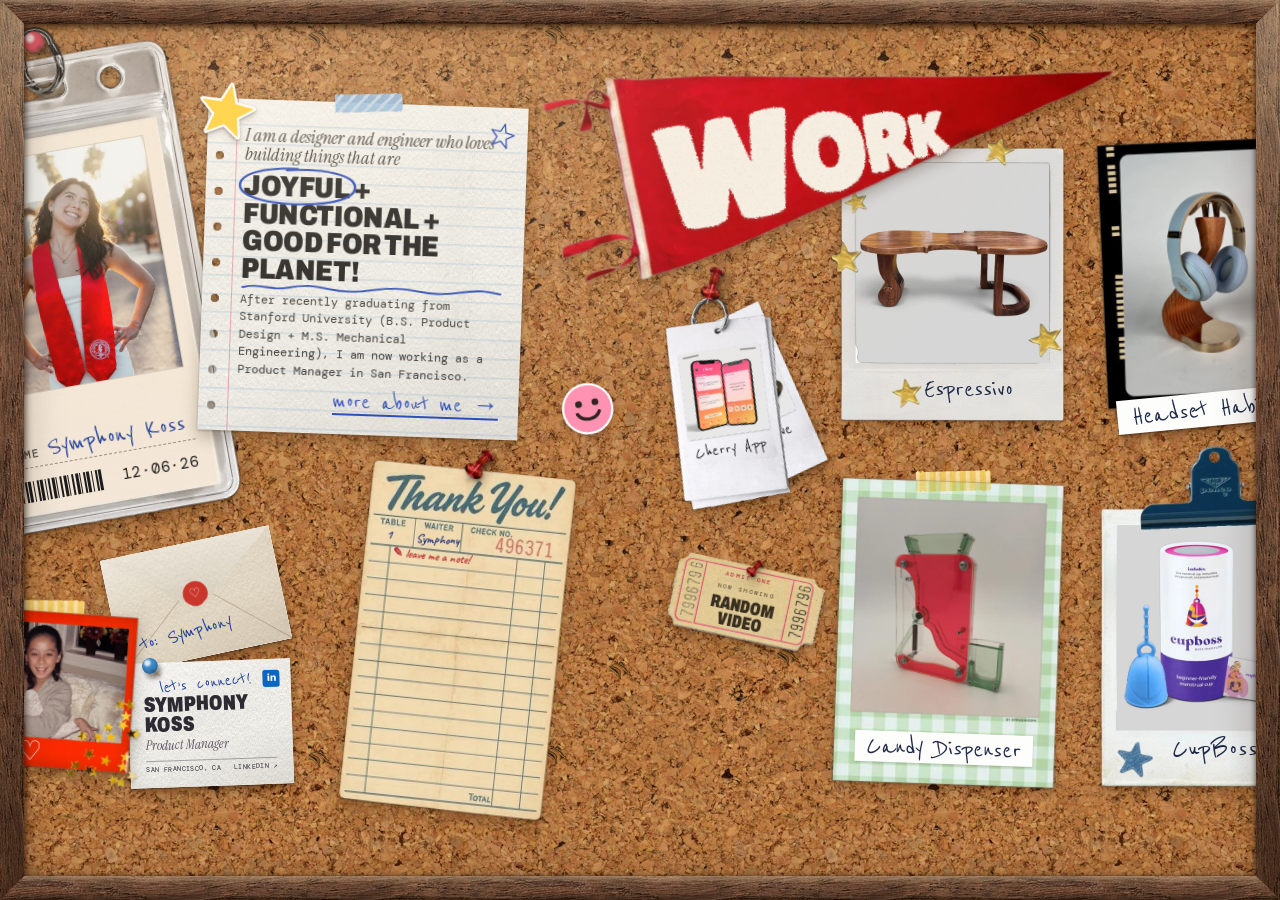
==== commit 96161e28: "Board: WORK in chunky rounded felt letters that fill the pennant's taper Co-authored-by: Copilot App" ====
--- a/index.html
+++ b/index.html
@@ -11,7 +11,7 @@
   <link rel="icon" href="assets/favicon.svg" type="image/svg+xml">
   <link rel="preconnect" href="https://fonts.googleapis.com">
   <link rel="preconnect" href="https://fonts.gstatic.com" crossorigin>
-  <link rel="stylesheet" href="https://fonts.googleapis.com/css2?family=Archivo:wdth,wght@62..125,400..900&family=Caveat:wght@500;700&family=DM+Mono:wght@400;500&family=Instrument+Serif:ital@0;1&family=Nunito:wght@400;600;800&family=Permanent+Marker&family=Reenie+Beanie&display=swap">
+  <link rel="stylesheet" href="https://fonts.googleapis.com/css2?family=Archivo:wdth,wght@62..125,400..900&family=Caveat:wght@500;700&family=DM+Mono:wght@400;500&family=Instrument+Serif:ital@0;1&family=Lilita+One&family=Nunito:wght@400;600;800&family=Permanent+Marker&family=Reenie+Beanie&display=swap">
   <link rel="stylesheet" href="css/base.css">
   <link rel="stylesheet" href="css/board.css">
   <link rel="stylesheet" href="css/guestbook.css">
--- a/css/board.css
+++ b/css/board.css
@@ -479,27 +479,25 @@
 .pennant__img { position: absolute; inset: 0; width: 100%; height: 100%; }
 .pennant__text {
   position: absolute;
-  left: 17%;
-  top: 46%;
-  font-family: var(--grotesk);
-  font-weight: 800;
-  font-stretch: 75%;
-  font-size: 14.5cqw;
+  left: 19%;
+  top: 57%;
+  display: flex;
+  align-items: center;
+  font-family: "Lilita One", var(--grotesk);
+  font-size: 10cqw;
   line-height: 1;
-  letter-spacing: .05em;
-  color: #f4ece0;
-  filter: url(#felt);
-  transform: translateY(-50%) rotate(3deg);
+  letter-spacing: -.01em;
+  color: #f6efe3;
+  filter: url(#felt) drop-shadow(0 .04em .03em rgba(60, 10, 10, .45));
+  transform: translateY(-50%) rotate(2.5deg);
   transform-origin: 0 50%;
-  display: flex;
-  align-items: center;
-}
-/* letters shrink toward the pennant's point */
+}
+/* letters shrink to fill the pennant as it narrows to a point */
 .pennant__text i { font-style: normal; }
-.pennant__text i:nth-child(1) { font-size: 1.3em; }
-.pennant__text i:nth-child(2) { font-size: 1em; }
-.pennant__text i:nth-child(3) { font-size: .76em; }
-.pennant__text i:nth-child(4) { font-size: .57em; }
+.pennant__text i:nth-child(1) { font-size: 2.45em; }
+.pennant__text i:nth-child(2) { font-size: 1.85em; }
+.pennant__text i:nth-child(3) { font-size: 1.38em; }
+.pennant__text i:nth-child(4) { font-size: 1.02em; }
 
 /* ---------- products ---------- */
 .board .caption { font-family: var(--pen); color: #1f2a4a; }
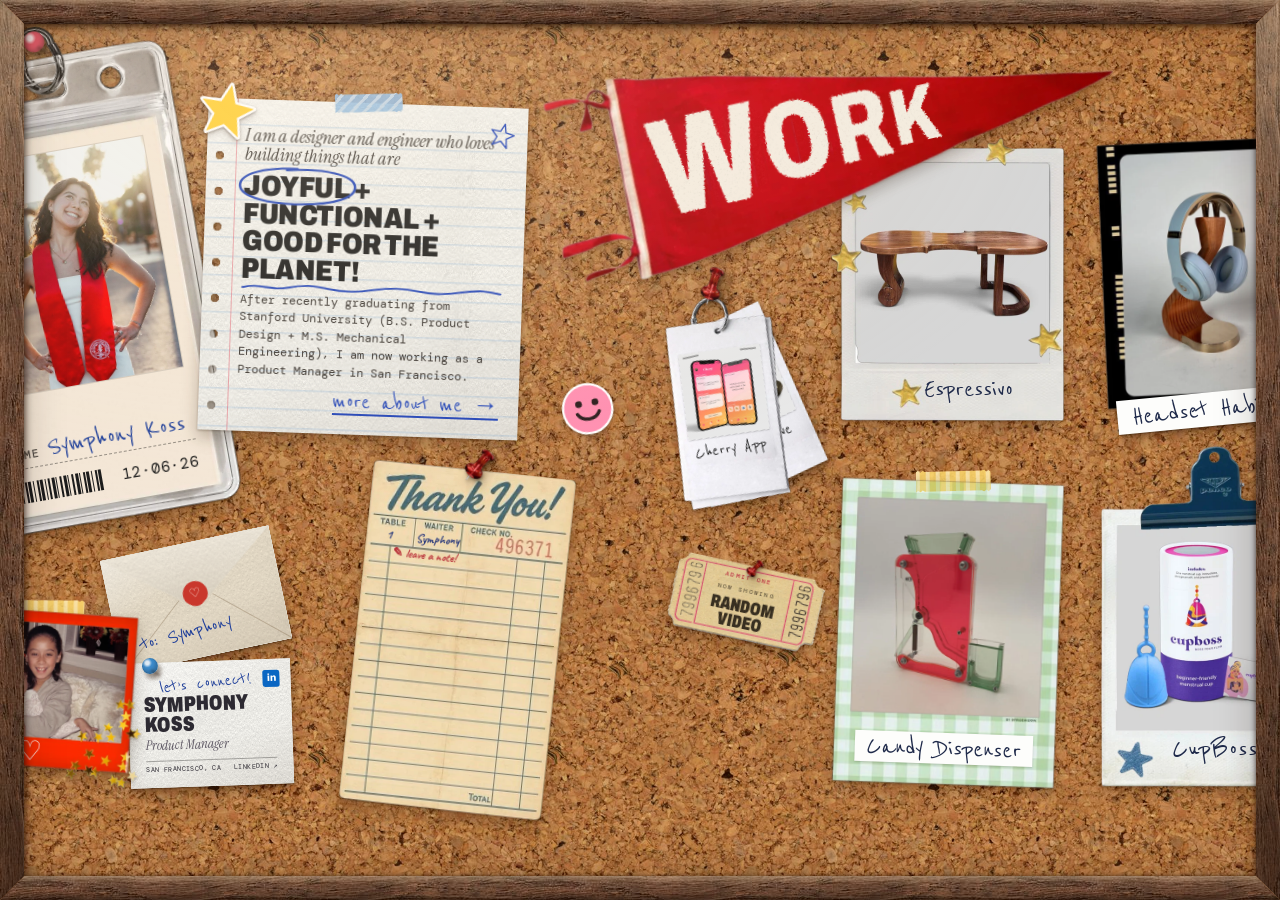
==== commit d615ec0a: "Board: WORK back to condensed letters, centred on the pennant; guest check says 'Leave a note', show" ====
--- a/index.html
+++ b/index.html
@@ -11,7 +11,7 @@
   <link rel="icon" href="assets/favicon.svg" type="image/svg+xml">
   <link rel="preconnect" href="https://fonts.googleapis.com">
   <link rel="preconnect" href="https://fonts.gstatic.com" crossorigin>
-  <link rel="stylesheet" href="https://fonts.googleapis.com/css2?family=Archivo:wdth,wght@62..125,400..900&family=Caveat:wght@500;700&family=DM+Mono:wght@400;500&family=Instrument+Serif:ital@0;1&family=Lilita+One&family=Nunito:wght@400;600;800&family=Permanent+Marker&family=Reenie+Beanie&display=swap">
+  <link rel="stylesheet" href="https://fonts.googleapis.com/css2?family=Archivo:wdth,wght@62..125,400..900&family=Caveat:wght@500;700&family=DM+Mono:wght@400;500&family=Instrument+Serif:ital@0;1&family=Nunito:wght@400;600;800&family=Permanent+Marker&family=Reenie+Beanie&display=swap">
   <link rel="stylesheet" href="css/base.css">
   <link rel="stylesheet" href="css/board.css">
   <link rel="stylesheet" href="css/guestbook.css">
@@ -132,7 +132,7 @@
         <img class="gcheck__img" src="assets/img/guest-check.webp" width="383" height="644" alt="">
         <span class="gcheck__table">1</span>
         <span class="gcheck__waiter">Symphony</span>
-        <span class="gcheck__notes"><span class="gnote gnote--invite">✎ leave me a note!</span></span>
+        <span class="gcheck__notes"><span class="gnote gnote--invite">✎ leave a note!</span></span>
         <span class="gcheck__total"></span>
       </span>
       <img class="pushpin" src="assets/img/pin-red.webp" width="282" height="337" alt="" aria-hidden="true">
--- a/css/board.css
+++ b/css/board.css
@@ -479,25 +479,27 @@
 .pennant__img { position: absolute; inset: 0; width: 100%; height: 100%; }
 .pennant__text {
   position: absolute;
-  left: 19%;
-  top: 57%;
+  left: 18.5%;
+  top: 50%;
   display: flex;
   align-items: center;
-  font-family: "Lilita One", var(--grotesk);
+  gap: .03em;
+  font-family: var(--grotesk);
+  font-weight: 800;
+  font-stretch: 75%;
   font-size: 10cqw;
   line-height: 1;
-  letter-spacing: -.01em;
-  color: #f6efe3;
-  filter: url(#felt) drop-shadow(0 .04em .03em rgba(60, 10, 10, .45));
-  transform: translateY(-50%) rotate(2.5deg);
+  color: #f4ece0;
+  filter: url(#felt);
+  transform: translateY(-50%) rotate(.5deg);
   transform-origin: 0 50%;
 }
-/* letters shrink to fill the pennant as it narrows to a point */
-.pennant__text i { font-style: normal; }
-.pennant__text i:nth-child(1) { font-size: 2.45em; }
-.pennant__text i:nth-child(2) { font-size: 1.85em; }
-.pennant__text i:nth-child(3) { font-size: 1.38em; }
-.pennant__text i:nth-child(4) { font-size: 1.02em; }
+/* letters shrink to fill the pennant as it narrows; trimmed to their capitals so they centre exactly */
+.pennant__text i { font-style: normal; text-box: trim-both cap alphabetic; }
+.pennant__text i:nth-child(1) { font-size: 2.4em; }
+.pennant__text i:nth-child(2) { font-size: 1.9em; }
+.pennant__text i:nth-child(3) { font-size: 1.72em; }
+.pennant__text i:nth-child(4) { font-size: 1.38em; }
 
 /* ---------- products ---------- */
 .board .caption { font-family: var(--pen); color: #1f2a4a; }
--- a/css/guestbook.css
+++ b/css/guestbook.css
@@ -56,12 +56,15 @@
   color: #6b7280;
 }
 .gnote::after {
-  content: "♥";
+  content: attr(data-date);
   position: absolute;
   left: 74.9%;
   top: 0;
   width: 13.9%;
   text-align: center;
+  font-size: .74em;
+  line-height: var(--row);
+  white-space: nowrap;
   color: #c43a44;
 }
 .gnote__by { color: #b8323a; white-space: nowrap; }
@@ -92,7 +95,7 @@
   display: grid;
   place-items: center;
   overflow: auto;
-  padding: 3vh 4vw;
+  padding: 9vh 4vw 3vh;
 }
 .gb[hidden] { display: none; }
 .gb__backdrop {
@@ -118,8 +121,8 @@
 .gb__checkholder { position: relative; transform: rotate(-1.2deg); }
 .gb .gcheck {
   width: auto;
-  height: min(76vh, 820px);
-  height: min(76dvh, 820px);
+  height: min(72vh, 800px);
+  height: min(72dvh, 800px);
   filter: drop-shadow(0 2px 2px rgba(0, 0, 0, .3)) drop-shadow(0 18px 26px rgba(0, 0, 0, .4));
 }
 .gb__pin {
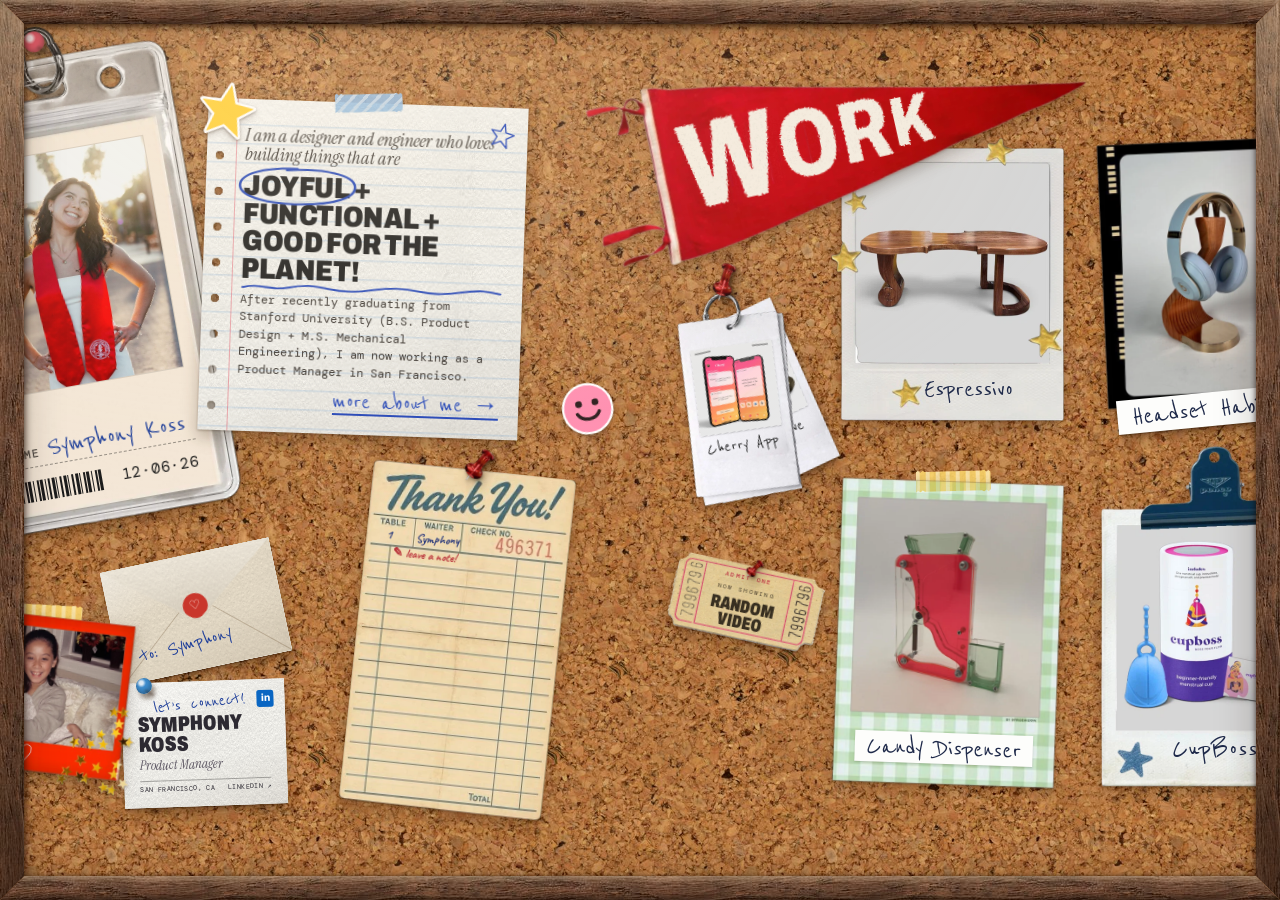
==== commit a05bcc5c: "Board: Symphony's layout tweaks Co-authored-by: Copilot App <223556219+Copilot@users.noreply.github." ====
--- a/index.html
+++ b/index.html
@@ -51,7 +51,7 @@
       <img class="pushpin" src="assets/img/pin-red.webp" width="282" height="337" alt="" aria-hidden="true">
     </a>
 
-    <a class="item letter envelope" href="mailto:symphykoss@gmail.com" style="--x: 7%; --y: 62%; --w: 14%; --r: -12deg; --s: 0.933;">
+    <a class="item letter envelope" href="mailto:symphykoss@gmail.com" style="--x: 7%; --y: 63.5%; --w: 14%; --r: -12deg; --s: 0.933;">
       <span class="letter__paper">
         <span class="letter__hi">say hi!</span>
         <span class="letter__addr">symphykoss@gmail.com</span>
@@ -63,7 +63,7 @@
       <span class="letter__flap" aria-hidden="true"><span class="letter__seal">♡</span></span>
     </a>
 
-    <a class="item bizcard card" href="https://www.linkedin.com/in/symphony-koss-1a7867205/" target="_blank" rel="noopener" style="--x: 8.5%; --y: 77.5%; --w: 13.25%; --r: -2deg; --s: 0.982;">
+    <a class="item bizcard card" href="https://www.linkedin.com/in/symphony-koss-1a7867205/" target="_blank" rel="noopener" style="--x: 8%; --y: 80%; --w: 13.25%; --r: -2deg; --s: 0.982;">
       <span class="pin pin--top pin--blue"></span>
       <span class="bizcard__in" aria-hidden="true">in</span>
       <span class="bizcard__note" aria-hidden="true">let’s connect!</span>
@@ -72,7 +72,7 @@
       <span class="bizcard__meta"><span>San Francisco, CA</span><span>LinkedIn ↗</span></span>
     </a>
 
-    <figure class="item sis" style="--x: -7.5%; --y: 71%; --w: 17.25%; --r: 4deg; --s: 1.191;">
+    <figure class="item sis" style="--x: -8%; --y: 71.5%; --w: 17.25%; --r: 6.5deg; --s: 1.191;">
       <span class="tape tape--top tape--yellow"></span>
       <img src="assets/img/sis.webp" width="1090" height="880" alt="Symphony as a little girl getting a big hug from her older sister on a cream sofa, in a red photo frame with gold stars">
       <figcaption class="sis__note">hey sis! ♡</figcaption>
@@ -82,7 +82,7 @@
     <span class="item sticker sticker--smile" aria-hidden="true" style="--x: 43.5%; --y: 41%; --w: 4.5%; --r: -10deg;"><svg viewBox="0 0 40 40"><circle cx="20" cy="20" r="17"/><circle class="f" cx="14" cy="16" r="2.4"/><circle class="f" cx="26" cy="16" r="2.4"/><path class="m" d="M12 23c3 6 13 6 16 0"/></svg></span>
 
     <!-- projects -->
-    <h2 class="item pennant projects-title" aria-label="Work" style="--x: 42%; --y: -4.5%; --w: 47%; --r: -13deg; --s: 2.137; --z: 15;">
+    <h2 class="item pennant projects-title" aria-label="Work" style="--x: 45.5%; --y: -2.5%; --w: 41.25%; --r: -13deg; --s: 1.875; --z: 15;">
       <img class="pennant__img" src="assets/img/pennant.webp" width="668" height="235" alt="" aria-hidden="true">
       <span class="pennant__text" aria-hidden="true"><i>W</i><i>O</i><i>R</i><i>K</i></span>
       <svg width="0" height="0" style="position:absolute" aria-hidden="true">
@@ -120,7 +120,7 @@
     </a>
 
     <!-- more projects: a swatch book; Cherry on the front card, Spatulove fans out from behind -->
-    <div class="item swatch" style="--x: 51.5%; --y: 30%; --w: 11%; --r: -16.5deg; --s: 0.759;">
+    <div class="item swatch" style="--x: 52.5%; --y: 29.5%; --w: 11%; --r: -16.5deg; --s: 0.759;">
       <a class="swatch__card swatch__card--1" href="projects/spatulove/"><img src="assets/img/clip-spatulove.webp" width="540" height="520" alt="Spatulove: an ergonomic spatula with a titanium and rubber handle"><span class="swatch__label">Spatulove</span></a>
       <img class="swatch__book" src="assets/img/swatch-book.webp" width="456" height="712" alt="" aria-hidden="true">
       <a class="swatch__card swatch__front" href="projects/cherry/"><img src="assets/img/clip-cherry.webp" width="540" height="520" alt="Cherry app shown on two phones"><span class="swatch__label">Cherry App</span></a>
